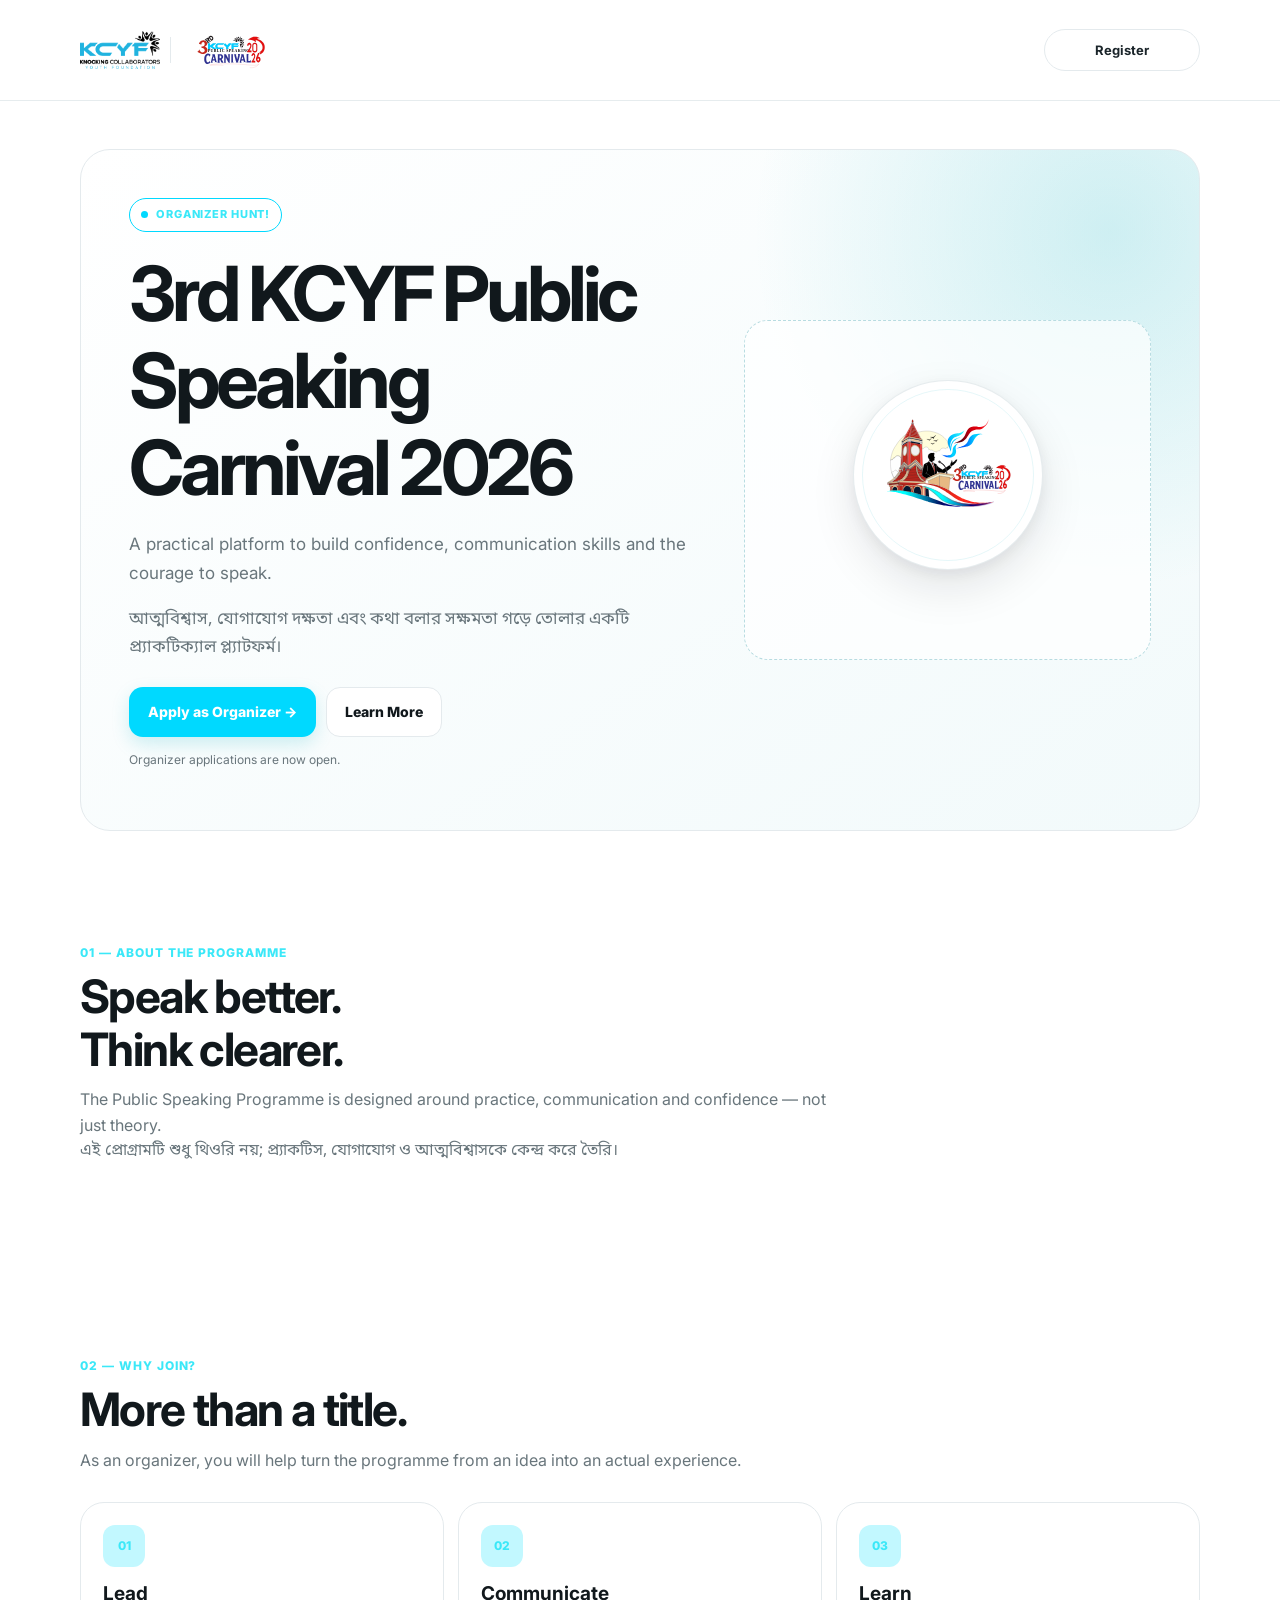
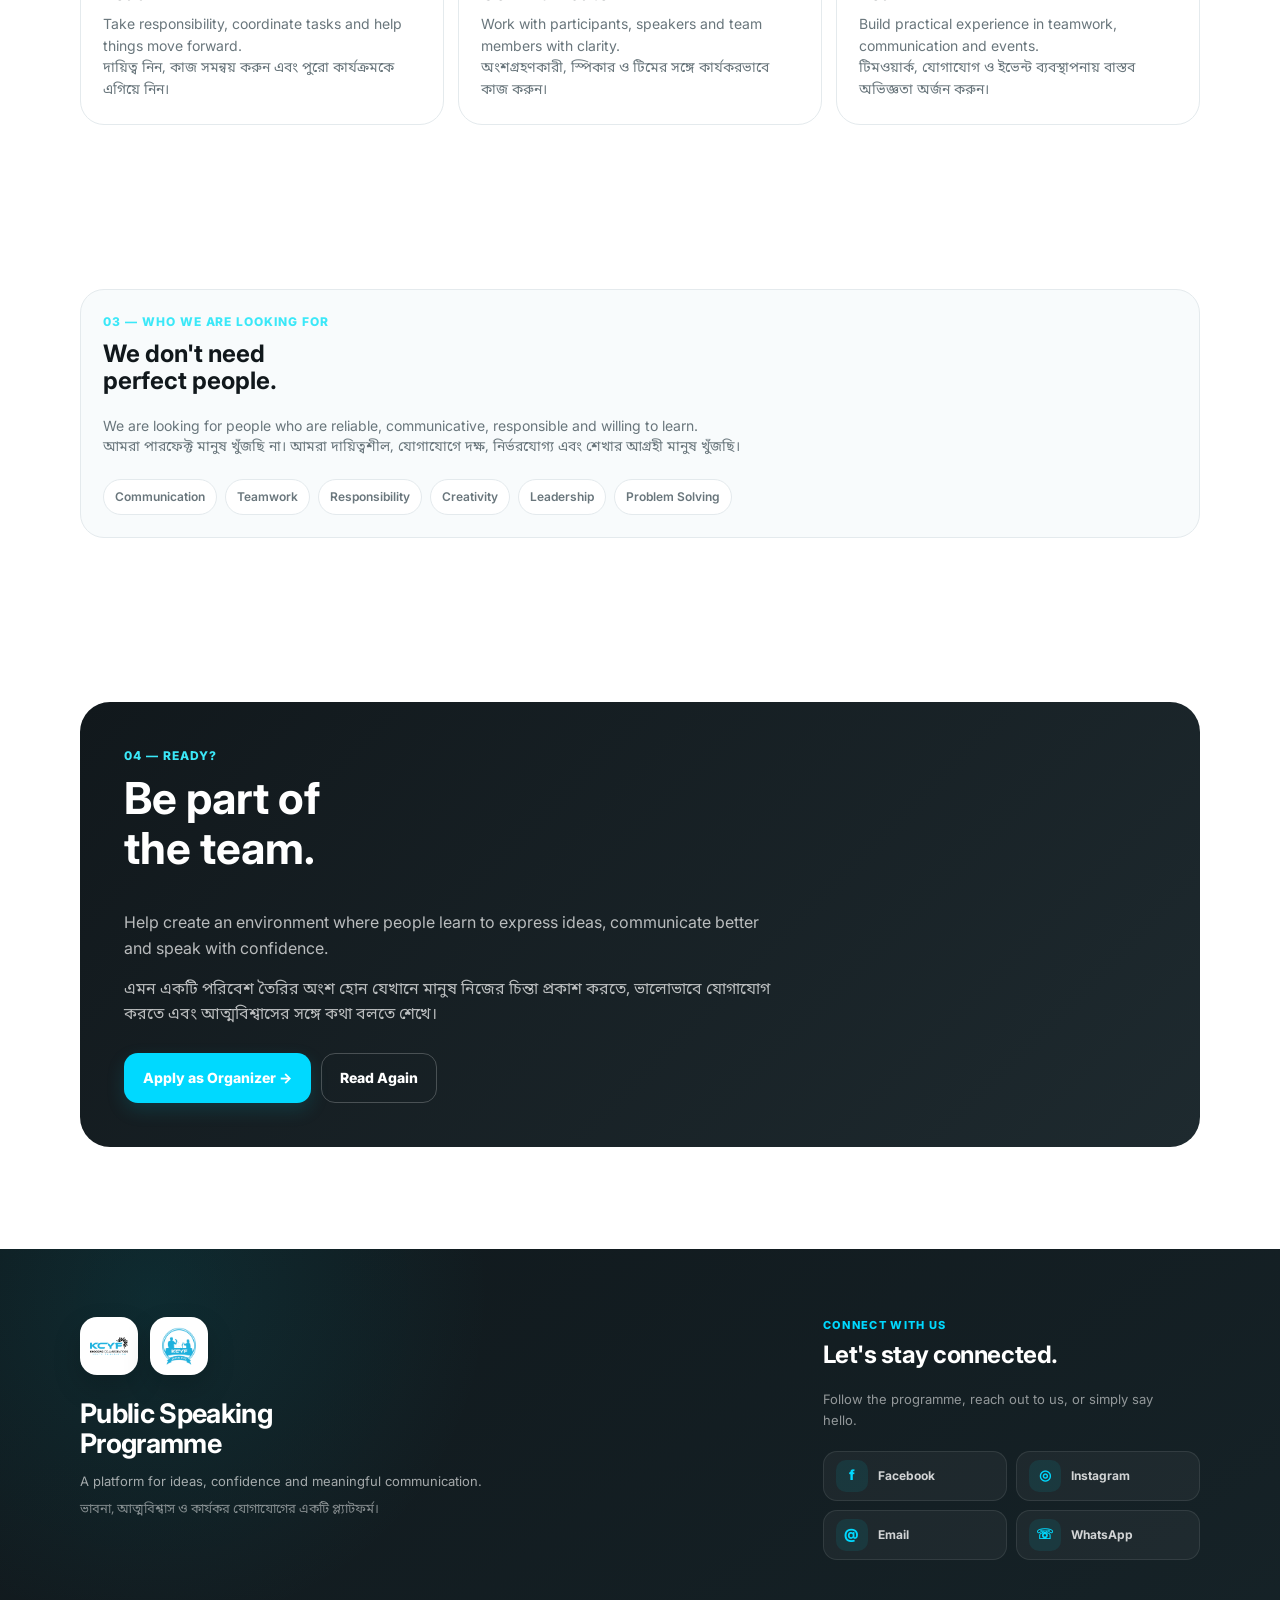
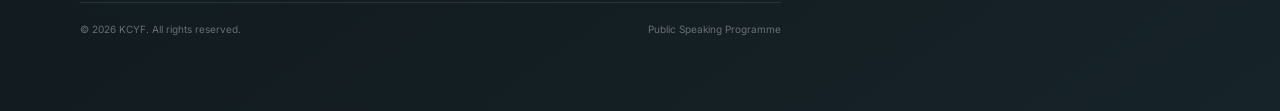
==== index.html @ 1751694c "Initial website" ====
<!DOCTYPE html>
<html lang="en">

<head>
    <meta charset="UTF-8">

    <meta
        name="viewport"
        content="width=device-width, initial-scale=1.0"
    >

    <meta
        name="description"
        content="Organizer recruitment for the Public Speaking Programme."
    >

    <title>
        Public Speaking Programme | Organizer Recruitment
    </title>

    <!-- Favicon -->
    <link
        rel="icon"
        type="image/x-icon"
        href="asset/favicon.ico"
    >

    <!-- Main stylesheet -->
    <link
        rel="stylesheet"
        href="style.css"
    >
</head>


<body>


    <!-- =====================================================
         HEADER
         ===================================================== -->

    <header class="site-header">

        <div class="container nav">


            <!-- BRAND -->
            <a
                href="index.html"
                class="brand"
                aria-label="Public Speaking Programme home"
            >

                <img
                    src="asset/kcyf-logo.png"
                    alt="KCYF"
                >

                <span class="divider"></span>

                <img
                    src="asset/carnival-logo-text.svg"
                    alt="Programme"
                    class="event-logo"
                >

            </a>


            <!-- NAVIGATION -->
            <a
                href="register.html"
                class="nav-link"
            >
                Register
            </a>


        </div>

    </header>



    <!-- =====================================================
         MAIN
         ===================================================== -->

    <main>


        <!-- =================================================
             HERO
             ================================================= -->

        <section class="hero">

            <div class="container">


                <div class="hero-card">


                    <div class="hero-grid">


                        <!-- HERO TEXT -->

                        <div class="hero-content">


                            <span class="eyebrow">

                                <span class="eyebrow-dot"></span>

                                Organizer Hunt!

                            </span>


                            <h1>

                                3rd KCYF Public Speaking
                                <br>
                                Carnival 2026

                            </h1>


                            <p class="hero-subtitle">

                                A practical platform to build
                                confidence, communication skills
                                and the courage to speak.

                            </p>


                            <p class="hero-subtitle bn">

                                আত্মবিশ্বাস, যোগাযোগ দক্ষতা এবং
                                কথা বলার সক্ষমতা গড়ে তোলার একটি
                                প্র্যাকটিক্যাল প্ল্যাটফর্ম।

                            </p>


                            <!-- BUTTONS -->

                            <div class="hero-actions">


                                <a
                                    href="register.html"
                                    class="btn btn-primary"
                                >
                                    Apply as Organizer
                                    →
                                </a>


                                <a
                                    href="#about"
                                    class="btn btn-secondary"
                                >
                                    Learn More
                                </a>


                            </div>


                            <p class="hero-note">

                                Organizer applications are now open.

                            </p>


                        </div>



                        <!-- HERO VISUAL -->

                        <div class="hero-visual">

    <div class="hero-visual-inner">

        <div class="hero-logo-circle">

            <img
                src="asset/carnival-logo-full.svg"
                alt="Public Speaking Programme"
            >

        </div>

    </div>

</div>


                    </div>


                </div>

            </div>

        </section>



        <!-- =================================================
             ABOUT
             ================================================= -->

        <section
            class="section"
            id="about"
        >

            <div class="container">


                <div class="section-head">


                    <div class="section-kicker">

                        01 — ABOUT THE PROGRAMME

                    </div>


                    <h2>

                        Speak better.
                        <br>
                        Think clearer.

                    </h2>


                    <p>

                        The Public Speaking Programme is
                        designed around practice, communication
                        and confidence — not just theory.

                    </p>


                    <p class="bn">

                        এই প্রোগ্রামটি শুধু থিওরি নয়;
                        প্র্যাকটিস, যোগাযোগ ও আত্মবিশ্বাসকে
                        কেন্দ্র করে তৈরি।

                    </p>


                </div>


            </div>

        </section>



        <!-- =================================================
             WHY ORGANIZE
             ================================================= -->

        <section class="section">


            <div class="container">


                <div class="section-head">


                    <div class="section-kicker">

                        02 — WHY JOIN?

                    </div>


                    <h2>

                        More than a title.

                    </h2>


                    <p>

                        As an organizer, you will help turn
                        the programme from an idea into an
                        actual experience.

                    </p>


                </div>



                <div class="grid-3">


                    <!-- CARD 01 -->

                    <article class="card">


                        <div class="card-icon">

                            01

                        </div>


                        <h3>

                            Lead

                        </h3>


                        <p>

                            Take responsibility, coordinate
                            tasks and help things move forward.

                        </p>


                        <p class="bn">

                            দায়িত্ব নিন, কাজ সমন্বয় করুন
                            এবং পুরো কার্যক্রমকে এগিয়ে নিন।

                        </p>


                    </article>



                    <!-- CARD 02 -->

                    <article class="card">


                        <div class="card-icon">

                            02

                        </div>


                        <h3>

                            Communicate

                        </h3>


                        <p>

                            Work with participants, speakers
                            and team members with clarity.

                        </p>


                        <p class="bn">

                            অংশগ্রহণকারী, স্পিকার ও টিমের
                            সঙ্গে কার্যকরভাবে কাজ করুন।

                        </p>


                    </article>



                    <!-- CARD 03 -->

                    <article class="card">


                        <div class="card-icon">

                            03

                        </div>


                        <h3>

                            Learn

                        </h3>


                        <p>

                            Build practical experience in
                            teamwork, communication and events.

                        </p>


                        <p class="bn">

                            টিমওয়ার্ক, যোগাযোগ ও ইভেন্ট
                            ব্যবস্থাপনায় বাস্তব অভিজ্ঞতা অর্জন করুন।

                        </p>


                    </article>


                </div>


            </div>

        </section>



        <!-- =================================================
             WHO WE ARE LOOKING FOR
             ================================================= -->

        <section class="section">


            <div class="container">


                <div class="card card-soft">


                    <div class="section-kicker">

                        03 — WHO WE ARE LOOKING FOR

                    </div>


                    <h2>

                        We don't need
                        <br>
                        perfect people.

                    </h2>


                    <p>

                        We are looking for people who are
                        reliable, communicative, responsible
                        and willing to learn.

                    </p>


                    <p class="bn">

                        আমরা পারফেক্ট মানুষ খুঁজছি না।
                        আমরা দায়িত্বশীল, যোগাযোগে দক্ষ,
                        নির্ভরযোগ্য এবং শেখার আগ্রহী মানুষ খুঁজছি।

                    </p>



                    <div class="pill-row">


                        <span class="pill">
                            Communication
                        </span>


                        <span class="pill">
                            Teamwork
                        </span>


                        <span class="pill">
                            Responsibility
                        </span>


                        <span class="pill">
                            Creativity
                        </span>


                        <span class="pill">
                            Leadership
                        </span>


                        <span class="pill">
                            Problem Solving
                        </span>


                    </div>


                </div>


            </div>

        </section>



        <!-- =================================================
             FINAL CTA
             ================================================= -->

        <section class="section">


            <div class="container">


                <div class="cta-card">


                    <div class="section-kicker">

                        04 — READY?

                    </div>


                    <h2>

                        Be part of
                        <br>
                        the team.

                    </h2>


                    <p>

                        Help create an environment where
                        people learn to express ideas,
                        communicate better and speak with confidence.

                    </p>


                    <p class="bn">

                        এমন একটি পরিবেশ তৈরির অংশ হোন যেখানে
                        মানুষ নিজের চিন্তা প্রকাশ করতে,
                        ভালোভাবে যোগাযোগ করতে এবং আত্মবিশ্বাসের
                        সঙ্গে কথা বলতে শেখে।

                    </p>


                    <div class="hero-actions">


                        <a
                            href="register.html"
                            class="btn btn-primary"
                        >

                            Apply as Organizer
                            →

                        </a>


                        <a
                            href="#about"
                            class="btn btn-secondary"
                        >

                            Read Again

                        </a>


                    </div>


                </div>


            </div>

        </section>


    </main>



    <!-- =====================================================
         FOOTER
         ===================================================== -->

<footer class="premium-footer">

    <div class="container">

        <div class="footer-main">


            <!-- BRAND AREA -->

            <div class="footer-brand">

                <div class="footer-logos">

                    <div class="footer-logo-card">

                        <img
                            src="asset/kcyf-logo.png"
                            alt="KCYF"
                        >

                    </div>


                    <div class="footer-logo-card debate-logo-card">

                        <img
                            src="asset/kcyf-logo-debate-wing.png"
                            alt="KCYF Debate Wing"
                        >

                    </div>

                </div>


                <h3>

                    Public Speaking
                    <br>
                    Programme

                </h3>


                <p>

                    A platform for ideas,
                    confidence and meaningful communication.

                </p>


                <p class="bn">

                    ভাবনা, আত্মবিশ্বাস ও
                    কার্যকর যোগাযোগের একটি প্ল্যাটফর্ম।

                </p>

            </div>



            <!-- CONTACT / SOCIAL AREA -->

<div class="footer-contact">

    <div class="footer-label">
        CONNECT WITH US
    </div>

    <h4>
        Let's stay connected.
    </h4>

    <p class="footer-contact-text">
        Follow the programme, reach out to us,
        or simply say hello.
    </p>


    <div class="social-buttons">


        <!-- FACEBOOK -->

        <a
            href="https://facebook.com/YOUR-PAGE"
            target="_blank"
            rel="noopener noreferrer"
            class="social-button"
            aria-label="Facebook"
        >

            <span class="social-icon">
                f
            </span>

            <span>
                Facebook
            </span>

        </a>



        <!-- INSTAGRAM -->

        <a
            href="https://instagram.com/YOUR-PAGE"
            target="_blank"
            rel="noopener noreferrer"
            class="social-button"
            aria-label="Instagram"
        >

            <span class="social-icon">
                ◎
            </span>

            <span>
                Instagram
            </span>

        </a>



        <!-- EMAIL -->

        <a
    href="https://mail.google.com/mail/?view=cm&fs=1&to=imramsamin24@gmail.com&su=Public%20Speaking%20Programme%20Enquiry"
    target="_blank"
    rel="noopener noreferrer"
    class="social-button"
>

            <span class="social-icon">
                @
            </span>

            <span>
                Email
            </span>

        </a>



        <!-- WHATSAPP -->

        <a
            href="https://wa.me/8801621159749"
            target="_blank"
            rel="noopener noreferrer"
            class="social-button"
            aria-label="WhatsApp"
        >

            <span class="social-icon">
                ☏
            </span>

            <span>
                WhatsApp
            </span>

        </a>


    </div>

</div>



        <!-- BOTTOM -->

        <div class="footer-bottom">

            <span>

                © 2026 KCYF. All rights reserved.

            </span>


            <span>

                Public Speaking Programme

            </span>

        </div>


    </div>

</footer>


</body>

</html>
---- style.css ----
/* =========================================================
   PUBLIC SPEAKING PROGRAMME
   Main stylesheet
   ========================================================= */

/* ---------- 1. FONTS ---------- */

@import url('https://fonts.googleapis.com/css2?family=Inter:wght@400;500;600;700;800&family=Noto+Sans+Bengali:wght@400;500;600;700&display=swap');


/* ---------- 2. DESIGN TOKENS ---------- */

:root {
    --primary: #00d9ff;
    --primary-dark: #3be8f8;
    --primary-light: #c2f8ff;

    --black: #11181c;
    --text: #1b252a;
    --muted: #69767c;

    --white: #ffffff;
    --off-white: #f8fbfc;

    --border: #e4eaed;
    --border-dark: #d2dadd;

    --success: #16805f;
    --danger: #b42318;

    --shadow-sm: 0 6px 20px rgba(17, 24, 28, 0.05);
    --shadow-md: 0 14px 40px rgba(17, 24, 28, 0.08);

    --radius-sm: 10px;
    --radius-md: 16px;
    --radius-lg: 24px;
    --radius-xl: 30px;

    --max-width: 1120px;

    --transition: 180ms ease;
}


/* ---------- 3. RESET ---------- */

*,
*::before,
*::after {
    box-sizing: border-box;
}

html {
    scroll-behavior: smooth;
}

body {
    margin: 0;
    padding: 0;

    background: var(--white);
    color: var(--text);

    font-family: "Inter", "Noto Sans Bengali", sans-serif;
    font-size: 16px;
    line-height: 1.6;

    -webkit-font-smoothing: antialiased;
    text-rendering: optimizeLegibility;
}

img {
    display: block;
    max-width: 100%;
}

a {
    color: inherit;
    text-decoration: none;
}

button,
input,
textarea,
select {
    font: inherit;
}

button {
    cursor: pointer;
}

h1,
h2,
h3,
h4,
p {
    margin-top: 0;
}

h1,
h2,
h3,
h4 {
    color: var(--black);
    line-height: 1.15;
}

::selection {
    background: var(--primary-light);
    color: var(--black);
}


/* ---------- 4. GENERAL LAYOUT ---------- */

.container {
    width: min(
        var(--max-width),
        calc(100% - 32px)
    );

    margin-inline: auto;
}

.section {
    padding: 64px 0;
}

.section-small {
    padding: 40px 0;
}


/* ---------- 5. BENGALI ---------- */

.bn {
    font-family:
        "Noto Sans Bengali",
        "Inter",
        sans-serif;
}


/* ---------- 6. HEADER ---------- */

.site-header {
    position: sticky;
    top: 0;
    z-index: 100;

    background: rgba(255, 255, 255, 0.94);

    backdrop-filter: blur(14px);
    -webkit-backdrop-filter: blur(14px);

    border-bottom: 1px solid rgba(228, 234, 237, 0.9);
}

.nav {
    min-height: 72px;

    display: flex;
    align-items: center;
    justify-content: space-between;

    gap: 16px;
}

.brand {
    display: flex;
    align-items: center;
    gap: 10px;

    min-width: 0;
}

.brand img {
    width: auto;
    height: 38px;
}

.brand .divider {
    width: 1px;
    height: 26px;

    background: var(--border);
}

.brand .event-logo {
    height: 100px;
    width: auto;
    max-width: 600px;
}

.nav-link {
    display: inline-flex;
    align-items: center;
    justify-content: center;

    padding: 10px 50px;

    border: 1px solid var(--border);
    border-radius: 50px;

    background: var(--white);

    font-size: 13px;
    font-weight: 700;

    white-space: nowrap;

    transition:
        background var(--transition),
        border-color var(--transition),
        transform var(--transition);
}

.nav-link:hover {
    color: var(--off-white);
    background: var(--black);
    border-color: var(--border-dark);
    transform: translateY(-1px);
}


/* ---------- 7. BUTTONS ---------- */

.btn {
    min-height: 50px;

    display: inline-flex;
    align-items: center;
    justify-content: center;
    gap: 8px;

    padding: 0 18px;

    border: 1px solid transparent;
    border-radius: 14px;

    font-size: 14px;
    font-weight: 800;

    transition:
        background var(--transition),
        border-color var(--transition),
        color var(--transition),
        transform var(--transition),
        box-shadow var(--transition);
}

.btn-primary {
    background: var(--primary);
    color: var(--white);

    box-shadow:
        0 7px 18px rgba(0, 174, 190, 0.18);
}

.btn-primary:hover {
    background: var(--black);
    transform: translateY(-1px);

    box-shadow:
        0 10px 24px rgba(10, 10, 10, 0.24);
}

.btn-secondary {
    background: var(--white);
    color: var(--black);

    border-color: var(--border);
}

.btn-secondary:hover {
    border-color: var(--border-dark);
    background: var(--off-white);
}


/* ---------- 8. HERO ---------- */

.hero {
    padding: 28px 0 24px;
}

.hero-card {
    position: relative;
    overflow: hidden;

    border: 1px solid var(--border);
    border-radius: var(--radius-xl);

    background:
        radial-gradient(
            circle at 92% 12%,
            rgba(0, 174, 190, 0.17),
            transparent 30%
        ),
        linear-gradient(
            145deg,
            #ffffff 0%,
            #f2fafb 100%
        );

    padding: 32px 22px;
}

.hero-grid {
    display: grid;
    gap: 30px;
}

.hero-content {
    position: relative;
    z-index: 2;
}

.eyebrow {
    display: inline-flex;
    align-items: center;
    gap: 8px;

    padding: 7px 11px;
    border: 1px solid;
    border-radius: 999px;
    border-color: var(--primary);
    background: rgb(255, 255, 255);

    color: var(--primary-dark); 

    font-size: 11px;
    font-weight: 800;
    letter-spacing: 0.08em;
    text-transform: uppercase;
}

.eyebrow-dot {
    width: 7px;
    height: 7px;

    border-radius: 50%;

    background: var(--primary);
}

.hero h1 {
    max-width: 780px;

    margin: 18px 0 0;

    font-size: clamp(
        42px,
        11vw,
        76px
    );

    letter-spacing: -0.055em;
}

.hero-subtitle {
    max-width: 700px;

    margin: 18px 0 0;

    color: var(--muted);

    font-size: 17px;
    line-height: 1.7;
}

.hero-actions {
    display: flex;
    flex-wrap: wrap;
    gap: 10px;

    margin-top: 24px;
}

.hero-note {
    margin-top: 13px;

    color: var(--muted);

    font-size: 12px;
}

.hero-visual {
    min-height: 240px;

    display: flex;
    align-items: center;
    justify-content: center;

    border: 1px dashed #b8dce1;
    border-radius: var(--radius-lg);

    background: rgba(255, 255, 255, 0.7);
}

.hero-visual-inner {
    width: 100%;
    padding: 24px;

    text-align: center;
}

.hero-logo-circle {
    width: 190px;
    height: 190px;

    margin: 0 auto 22px;

    display: flex;
    align-items: center;
    justify-content: center;

    border-radius: 50%;

    background: #ffffff;

    border: 1px solid rgba(228, 234, 237, 0.9);

    box-shadow:
        0 18px 45px rgba(17, 24, 28, 0.10),
        0 5px 14px rgba(17, 24, 28, 0.06);

    position: relative;

    transform: translateY(-4px);

    transition:
        transform 220ms ease,
        box-shadow 220ms ease;
}

.hero-logo-circle::before {
    content: "";

    position: absolute;
    inset: 8px;

    border-radius: 50%;

    border: 1px solid rgba(0, 174, 190, 0.10);

    pointer-events: none;
}

.hero-logo-circle:hover {
    transform: translateY(-8px);

    box-shadow:
        0 24px 55px rgba(17, 24, 28, 0.13),
        0 7px 18px rgba(17, 24, 28, 0.07);
}

.hero-logo-circle img {
    width: 72%;
    height: 72%;

    object-fit: contain;

    margin: 0;
}

.hero-visual img {
    max-width: 210px;
    max-height: 130px;

    margin: 0 auto 14px;
}

.hero-visual-text {
    margin: 0;

    color: var(--muted);

    font-size: 12px;
}


/* ---------- 9. SECTION HEAD ---------- */

.section-head {
    max-width: 760px;

    margin-bottom: 28px;
}

.section-kicker {
    margin-bottom: 8px;

    color: var(--primary-dark);

    font-size: 12px;
    font-weight: 800;
    letter-spacing: 0.08em;
}

.section-head h2 {
    margin-bottom: 12px;

    font-size: clamp(
        30px,
        7vw,
        46px
    );

    letter-spacing: -0.035em;
}

.section-head p {
    margin-bottom: 0;

    color: var(--muted);
}


/* ---------- 10. CARDS ---------- */

.grid-3 {
    display: grid;
    gap: 14px;
}

.card {
    padding: 22px;

    border: 1px solid var(--border);
    border-radius: var(--radius-lg);

    background: var(--white);
}

.card-soft {
    background: var(--off-white);
}

.card-icon {
    width: 42px;
    height: 42px;

    display: grid;
    place-items: center;

    margin-bottom: 16px;

    border-radius: 12px;

    background: var(--primary-light);

    color: var(--primary-dark);

    font-size: 12px;
    font-weight: 800;
}

.card h3 {
    margin-bottom: 8px;

    font-size: 19px;
}

.card p {
    margin-bottom: 0;

    color: var(--muted);

    font-size: 14px;
}

.pill-row {
    display: flex;
    flex-wrap: wrap;
    gap: 8px;

    margin-top: 20px;
}

.pill {
    padding: 7px 11px;

    border: 1px solid var(--border);
    border-radius: 999px;

    color: var(--muted);

    background: var(--white);

    font-size: 12px;
    font-weight: 600;
}


/* ---------- 11. CTA ---------- */

.cta-card {
    padding: 28px 22px;

    border-radius: var(--radius-xl);

    background:
        linear-gradient(
            135deg,
            var(--black),
            #1e2a2f
        );

    color: var(--white);
}

.cta-card h2 {
    color: var(--white);

    font-size: clamp(
        30px,
        7vw,
        44px
    );
}

.cta-card p {
    max-width: 650px;

    color: rgba(255, 255, 255, 0.7);
}

.cta-card .btn-secondary {
    background: transparent;
    color: var(--white);
    border-color: rgba(255, 255, 255, 0.22);
}

.cta-card .btn-secondary:hover {
    background: rgba(255, 255, 255, 0.06);
}


/* ---------- 12. FORM PAGE ---------- */

.form-wrap {
    padding: 32px 0 64px;
}

.form-card {
    padding: 24px;

    border: 1px solid var(--border);
    border-radius: var(--radius-xl);

    background: var(--white);

    box-shadow: var(--shadow-md);
}

.form-intro {
    margin-bottom: 28px;
}

.form-intro h1 {
    margin-bottom: 10px;

    font-size: clamp(
        36px,
        9vw,
        58px
    );

    letter-spacing: -0.045em;
}

.form-intro p {
    margin-bottom: 7px;

    color: var(--muted);

    font-size: 14px;
}

.form-grid {
    display: grid;
    gap: 18px;
}

.field {
    display: flex;
    flex-direction: column;
    gap: 7px;
}

.field label {
    color: var(--black);

    font-size: 13px;
    font-weight: 800;
}

.required {
    color: var(--primary-dark);
}

.help {
    color: var(--muted);

    font-size: 11px;
}

.error {
    display: none;

    color: var(--danger);

    font-size: 11px;
}

.field.invalid .error {
    display: block;
}


/* ---------- 13. FORM INPUTS ---------- */

input,
select,
textarea {
    width: 100%;

    padding: 13px 14px;

    border: 1px solid var(--border-dark);
    border-radius: 13px;

    outline: none;

    background: var(--white);
    color: var(--text);

    font-size: 14px;

    transition:
        border-color var(--transition),
        box-shadow var(--transition);
}

input::placeholder,
textarea::placeholder {
    color: #a1adb2;
}

input:focus,
select:focus,
textarea:focus {
    border-color: var(--primary);

    box-shadow:
        0 0 0 4px rgba(0, 174, 190, 0.1);
}

textarea {
    min-height: 130px;

    resize: vertical;
}


/* ---------- 14. PHOTO UPLOAD ---------- */

.file-box {
    padding: 15px;

    border: 1px dashed #b9d8dd;
    border-radius: var(--radius-md);

    background: var(--off-white);
}

.file-box input[type="file"] {
    background: var(--white);
}

.photo-preview {
    display: none;

    align-items: center;
    gap: 12px;

    margin-top: 12px;
}

.photo-preview.visible {
    display: flex;
}

.photo-preview img {
    width: 64px;
    height: 64px;

    object-fit: cover;

    border: 1px solid var(--border);
    border-radius: 12px;
}


/* ---------- 15. CHECKBOX ---------- */

.checkbox-row {
    display: flex;
    align-items: flex-start;
    gap: 10px;

    margin-top: 20px;
}

.checkbox-row input[type="checkbox"] {
    width: 18px;
    height: 18px;

    flex: 0 0 auto;

    margin-top: 2px;
    padding: 0;
}

.checkbox-row label {
    color: var(--muted);

    font-size: 12px;
}


/* ---------- 16. FORM ACTIONS ---------- */

.form-actions {
    display: flex;
    flex-wrap: wrap;
    gap: 10px;

    margin-top: 24px;
}

.status {
    display: none;

    margin-top: 16px;
    padding: 12px 14px;

    border-radius: 12px;

    font-size: 12px;
}

.status.show {
    display: block;
}

.status.error {
    background: #fef3f2;
    color: var(--danger);
}

.status.success {
    background: #ecfdf3;
    color: var(--success);
}


/* ---------- 17. THANK YOU PAGE ---------- */

.thankyou {
    min-height: calc(100vh - 72px);

    display: grid;
    place-items: center;

    padding: 32px 0;
}

.thank-card {
    width: 100%;
    max-width: 650px;

    padding: 32px 22px;

    text-align: center;

    border: 1px solid var(--border);
    border-radius: var(--radius-xl);

    background: var(--white);

    box-shadow: var(--shadow-md);
}

.success-icon {
    width: 66px;
    height: 66px;

    display: grid;
    place-items: center;

    margin: 0 auto 18px;

    border-radius: 50%;

    background: var(--primary-light);

    color: var(--primary-dark);

    font-size: 28px;
    font-weight: 800;
}

.thank-card h1 {
    margin-bottom: 12px;

    font-size: clamp(
        38px,
        9vw,
        58px
    );

    letter-spacing: -0.045em;
}

.thank-card p {
    max-width: 520px;

    margin: 0 auto 8px;

    color: var(--muted);

    font-size: 14px;
}

.thank-actions {
    display: flex;
    justify-content: center;
    flex-wrap: wrap;
    gap: 10px;

    margin-top: 24px;
}


/* ---------- 18. FOOTER ---------- */

.site-footer {
    padding: 28px 0;

    border-top: 1px solid var(--border);

    color: var(--muted);

    font-size: 11px;
}

.footer-row {
    display: flex;
    flex-wrap: wrap;
    justify-content: space-between;
    gap: 10px;
}


/* ---------- 19. DESKTOP ---------- */

@media (min-width: 720px) {

    .container {
        width: min(
            var(--max-width),
            calc(100% - 48px)
        );
    }

    .hero {
        padding: 48px 0 30px;
    }

    .hero-card {
        padding: 48px;
    }

    .hero-grid {
        grid-template-columns:
            minmax(0, 1.18fr)
            minmax(320px, 0.82fr);

        align-items: center;
    }

    .hero-visual {
        min-height: 340px;
    }

    .grid-3 {
        grid-template-columns: repeat(3, 1fr);
    }

    .form-card {
        padding: 36px;
    }

    .form-grid.two {
        grid-template-columns: repeat(2, 1fr);
    }

    .cta-card {
        padding: 44px;
    }

    .thank-card {
        padding: 46px 36px;
    }
}


/* ---------- 20. LARGE DESKTOP ---------- */

@media (min-width: 1000px) {

    .hero h1 {
        max-width: 820px;
    }

    .section {
        padding: 82px 0;
    }

}


/* ---------- 21. SMALL MOBILE ---------- */

@media (max-width: 420px) {

    .hero-logo-circle {
    width: 155px;
    height: 155px;
}

    .container {
        width: min(
            var(--max-width),
            calc(100% - 24px)
        );
    }

    .nav {
        min-height: 64px;
    }

    .brand img {
        height: 34px;
    }

   .brand .event-logo {
    height: 80px;
    max-width: 400px;
}

    .nav-link {
        padding: 7px 11px;
        font-size: 11px;
    }

    .hero-card {
        padding: 28px 18px;
        border-radius: 22px;
    }

    .hero-actions .btn,
    .form-actions .btn {
        width: 100%;
    }

    .form-card {
        padding: 20px 16px;
        border-radius: 22px;
    }
}


/* =========================================================
   PREMIUM FOOTER
   ========================================================= */

.premium-footer {
    margin-top: 20px;

    background:
        radial-gradient(
            circle at 12% 10%,
            rgba(0, 174, 190, 0.12),
            transparent 28%
        ),
        linear-gradient(
            145deg,
            #10181c 0%,
            #162328 100%
        );

    color: rgba(255, 255, 255, 0.72);
}


.footer-main {
    display: grid;
    gap: 42px;

    padding: 54px 0 42px;
}


/* ---------- BRAND ---------- */

.footer-brand {
    max-width: 500px;
}


.footer-logos {
    display: flex;
    align-items: center;
    gap: 12px;

    margin-bottom: 24px;
}


.footer-logo-card {
    width: 58px;
    height: 58px;

    display: flex;
    align-items: center;
    justify-content: center;

    padding: 9px;

    border-radius: 17px;

    background: #ffffff;

    border: 1px solid rgba(255, 255, 255, 0.12);

    box-shadow:
        0 12px 28px rgba(0, 0, 0, 0.18);
}


.footer-logo-card img {
    width: 100%;
    height: 100%;

    object-fit: contain;
}


.debate-logo-card {
    width: 58px;
    height: 58px;
}


.footer-brand h3 {
    margin-bottom: 12px;

    color: #ffffff;

    font-size: 27px;

    line-height: 1.12;

    letter-spacing: -0.025em;
}


.footer-brand p {
    max-width: 440px;

    margin-bottom: 8px;

    color: rgba(255, 255, 255, 0.62);

    font-size: 13px;
}


.footer-brand p.bn {
    color: rgba(255, 255, 255, 0.48);
}


/* ---------- CONTACT ---------- */

.footer-contact {
    max-width: 420px;
}


.footer-label {
    margin-bottom: 7px;

    color: var(--primary);

    font-size: 11px;

    font-weight: 800;

    letter-spacing: 0.12em;
}


.footer-contact h4 {
    margin-bottom: 20px;

    color: #ffffff;

    font-size: 24px;

    letter-spacing: -0.02em;
}


.contact-list {
    display: grid;
    gap: 13px;
}


.contact-item {
    display: flex;
    align-items: center;
    gap: 13px;

    color: rgba(255, 255, 255, 0.76);

    font-size: 13px;

    transition:
        color var(--transition),
        transform var(--transition);
}


a.contact-item:hover {
    color: #ffffff;

    transform: translateX(3px);
}


.contact-icon {
    width: 38px;
    height: 38px;

    flex: 0 0 38px;

    display: grid;
    place-items: center;

    border-radius: 11px;

    background: rgba(255, 255, 255, 0.07);

    border: 1px solid rgba(255, 255, 255, 0.08);

    color: var(--primary);

    font-size: 15px;

    font-weight: 700;
}


.contact-item span:last-child {
    display: flex;
    flex-direction: column;
    gap: 1px;
}


.contact-item small {
    color: rgba(255, 255, 255, 0.4);

    font-size: 10px;

    text-transform: uppercase;

    letter-spacing: 0.08em;
}


/* ---------- BOTTOM BAR ---------- */

.footer-bottom {
    display: flex;
    flex-wrap: wrap;
    justify-content: space-between;
    gap: 10px;

    padding: 18px 0 22px;

    border-top: 1px solid rgba(255, 255, 255, 0.09);

    color: rgba(255, 255, 255, 0.36);

    font-size: 10px;
}


/* ---------- DESKTOP ---------- */

@media (min-width: 720px) {

    .footer-main {
        grid-template-columns:
            minmax(0, 1.3fr)
            minmax(280px, 0.7fr);

        align-items: start;

        padding: 68px 0 52px;
    }

}

/* =========================================================
   PREMIUM SOCIAL / CONTACT BUTTONS
   ========================================================= */

.footer-contact-text {
    max-width: 360px;

    margin-bottom: 20px;

    color: rgba(255, 255, 255, 0.54);

    font-size: 13px;
}


.social-buttons {
    display: grid;

    grid-template-columns: repeat(2, 1fr);

    gap: 9px;

    max-width: 390px;
}


.social-button {
    min-height: 50px;

    display: flex;
    align-items: center;

    gap: 10px;

    padding: 8px 12px;

    border: 1px solid rgba(255, 255, 255, 0.09);

    border-radius: 14px;

    background:
        rgba(255, 255, 255, 0.045);

    color: rgba(255, 255, 255, 0.8);

    font-size: 12px;

    font-weight: 700;

    transition:
        background var(--transition),
        border-color var(--transition),
        color var(--transition),
        transform var(--transition);
}


.social-button:hover {

    background:
        rgba(255, 255, 255, 0.09);

    border-color:
        rgba(0, 174, 190, 0.45);

    color: #ffffff;

    transform: translateY(-2px);

}


.social-icon {

    width: 32px;
    height: 32px;

    flex: 0 0 32px;

    display: grid;
    place-items: center;

    border-radius: 10px;

    background:
        rgba(0, 174, 190, 0.12);

    color: var(--primary);

    font-size: 14px;

    font-weight: 800;
}


@media (max-width: 420px) {

    .social-buttons {
        max-width: none;
    }

}

/* ---------- EXPERIENCE CHECKBOXES ---------- */

.experience-options {
    display: grid;
    gap: 9px;
}

.experience-option {
    display: flex;
    align-items: center;
    gap: 12px;

    padding: 13px 14px;

    border: 1px solid var(--border);

    border-radius: 13px;

    background: var(--white);

    cursor: pointer;

    transition:
        border-color var(--transition),
        background var(--transition),
        box-shadow var(--transition);
}

.experience-option:hover {
    border-color: var(--primary);
    background: var(--primary-light);
}

.experience-option input {
    width: 18px;
    height: 18px;

    flex: 0 0 auto;

    margin: 0;

    accent-color: var(--primary);
}

.experience-option span {
    display: flex;
    flex-direction: column;

    color: var(--text);

    font-size: 13px;
    font-weight: 700;
}

.experience-option small {
    margin-top: 2px;

    color: var(--muted);

    font-size: 11px;
    font-weight: 400;
}

.experience-option:has(input:checked) {
    border-color: var(--primary);
    background: var(--primary-light);
    box-shadow: 0 0 0 3px rgba(0, 174, 190, 0.08);
}


.experience-option:has(input:disabled) {
    opacity: 0.45;
    cursor: not-allowed;
}

.experience-option:has(input:disabled):hover {
    border-color: var(--border);
    background: var(--white);
}

.experience-option input:disabled {
    cursor: not-allowed;
}

/* =========================================================
   PRIVACY / CONSENT
   ========================================================= */

.privacy-consent {
    align-items: flex-start;
    padding: 16px;

    border: 1px solid var(--border);
    border-radius: var(--radius-md);

    background: var(--off-white);
}

.privacy-consent > input[type="checkbox"] {
    margin-top: 4px;
}

.privacy-consent label {
    color: var(--muted);
    font-size: 12px;
    line-height: 1.7;
}

.privacy-consent a {
    color: var(--primary-dark);
    font-weight: 800;
    text-decoration: underline;
    text-decoration-thickness: 1px;
    text-underline-offset: 2px;
}

.privacy-consent a:hover {
    color: var(--primary);
}

.consent-details {
    color: var(--muted);
    font-size: 11px;
    line-height: 1.65;
}
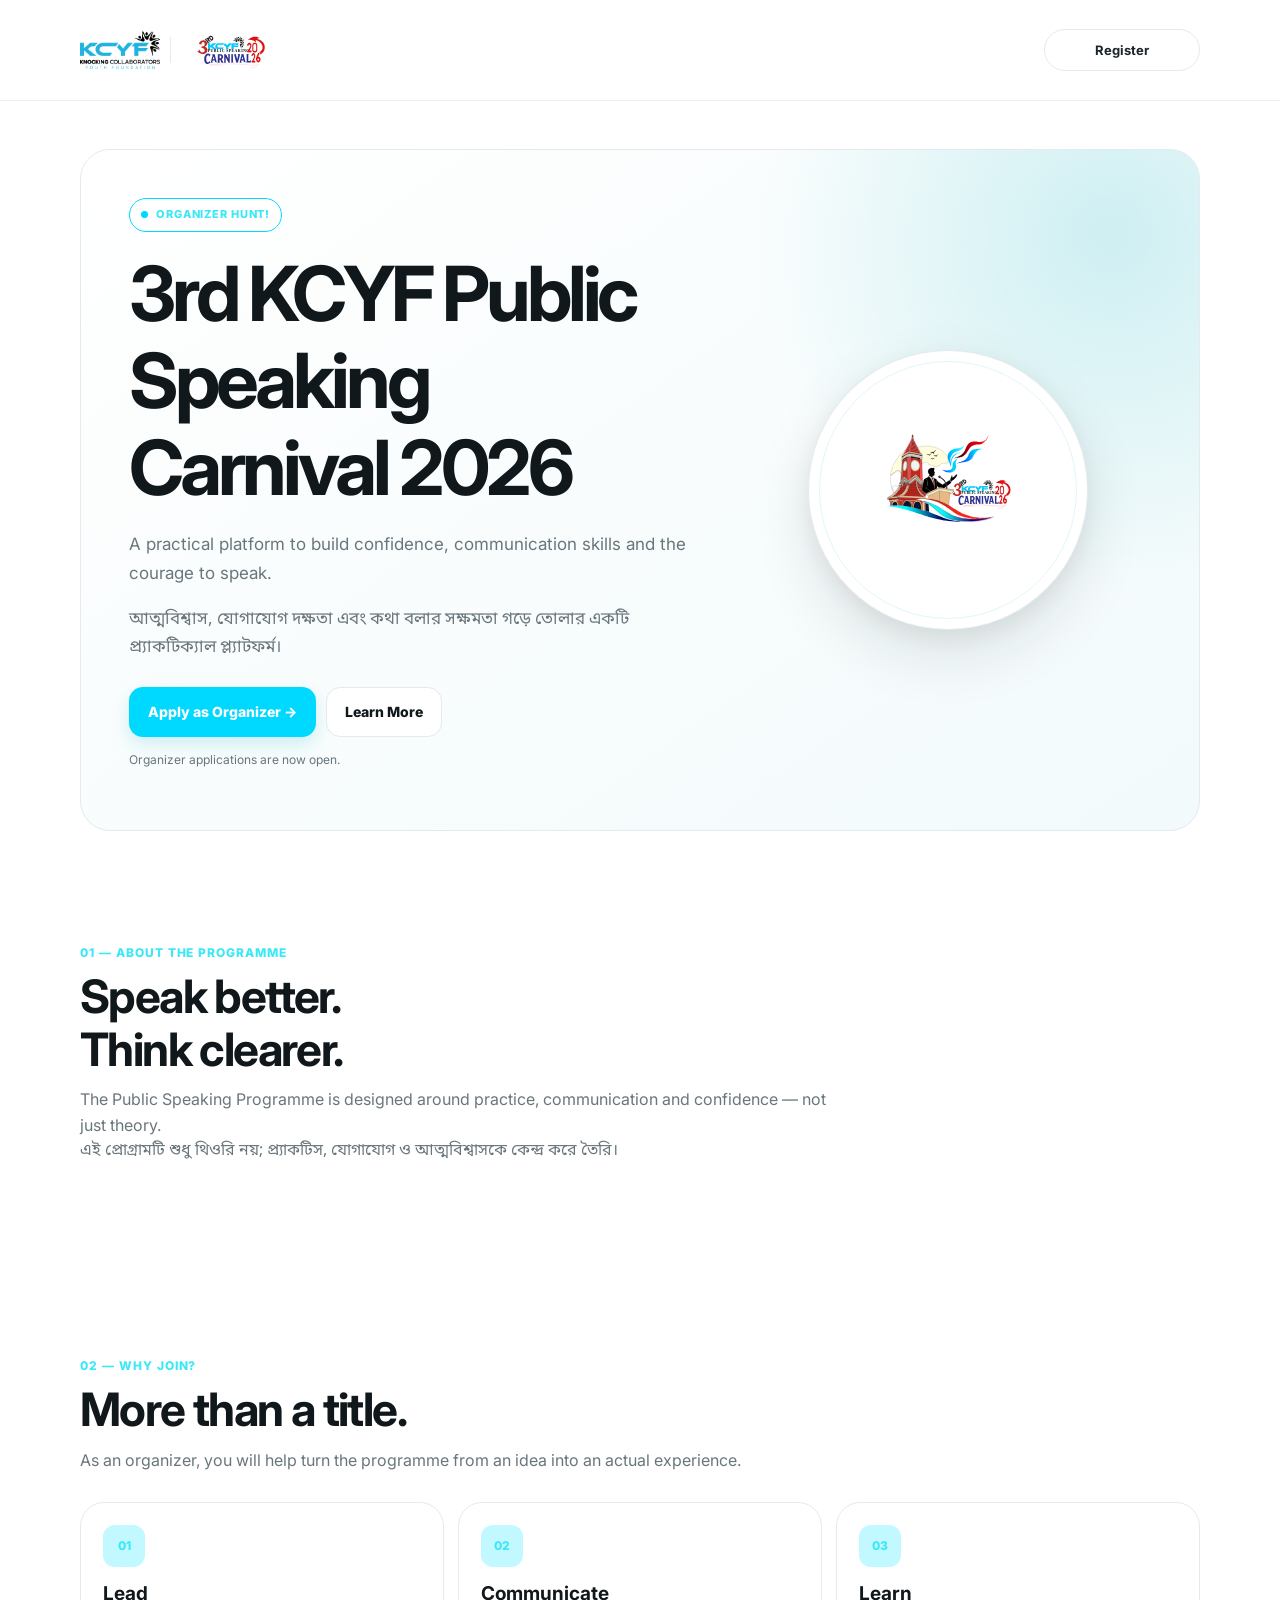
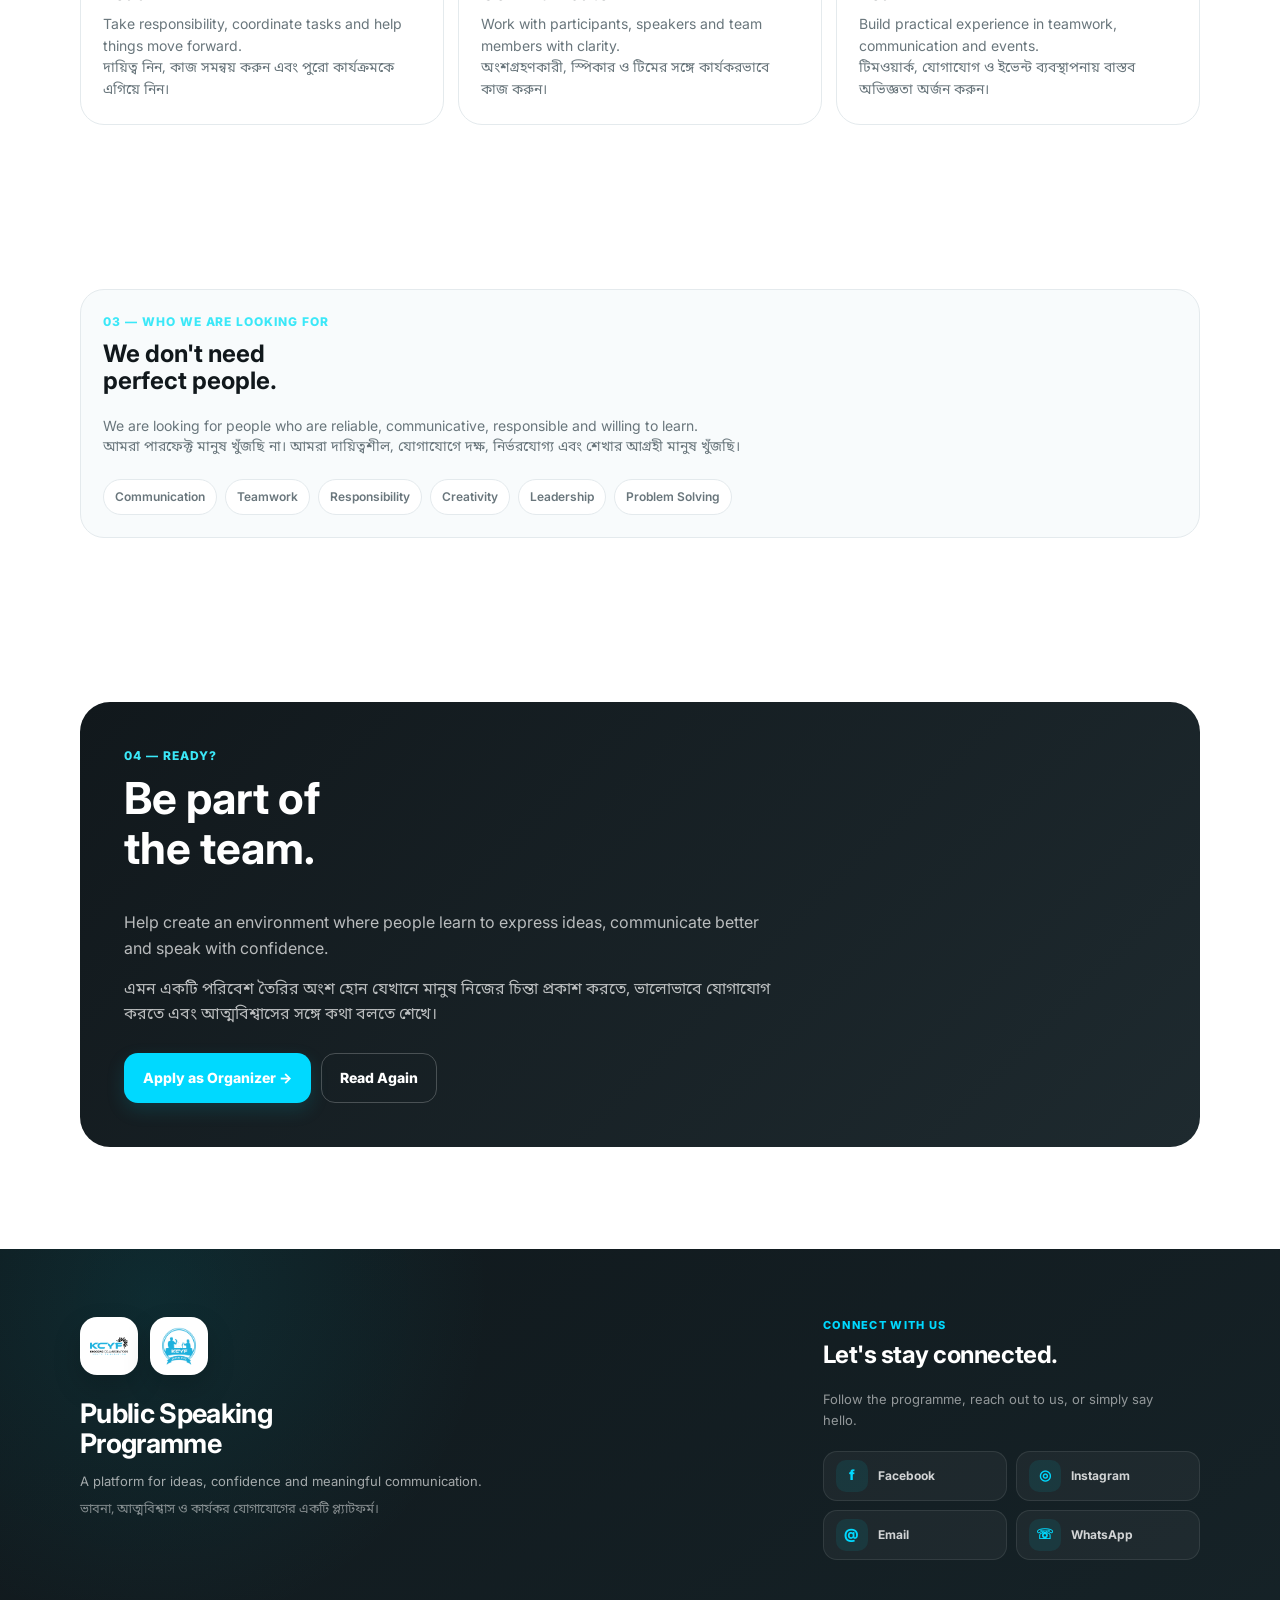
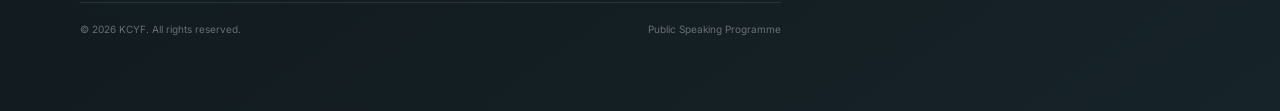
==== commit c21a0ab7: "modify" ====
--- a/index.html
+++ b/index.html
@@ -184,18 +184,14 @@
 
                         <!-- HERO VISUAL -->
 
-                        <div class="hero-visual">
-
-    <div class="hero-visual-inner">
-
-        <div class="hero-logo-circle">
-
-            <img
-                src="asset/carnival-logo-full.svg"
-                alt="Public Speaking Programme"
-            >
-
-        </div>
+   <div class="hero-visual">
+
+    <div class="hero-logo-circle">
+
+        <img
+            src="asset/carnival-logo-full.svg"
+            alt="Public Speaking Programme"
+        >
 
     </div>
 
--- a/style.css
+++ b/style.css
@@ -149,12 +149,12 @@
     top: 0;
     z-index: 100;
 
-    background: rgba(255, 255, 255, 0.94);
+    background: rgba(255, 255, 255, 0.92);
 
     backdrop-filter: blur(14px);
     -webkit-backdrop-filter: blur(14px);
 
-    border-bottom: 1px solid rgba(228, 234, 237, 0.9);
+    border-bottom: 1px solid rgba(228, 234, 237, 0.75);
 }
 
 .nav {
@@ -386,31 +386,33 @@
     font-size: 12px;
 }
 
+/* =========================================================
+   HERO FLOATING EVENT LOGO
+   ========================================================= */
+
 .hero-visual {
-    min-height: 240px;
+    min-height: 390px;
 
     display: flex;
     align-items: center;
     justify-content: center;
 
-    border: 1px dashed #b8dce1;
-    border-radius: var(--radius-lg);
-
-    background: rgba(255, 255, 255, 0.7);
-}
+    background: transparent;
+    border: none;
+}
+
 
 .hero-visual-inner {
-    width: 100%;
-    padding: 24px;
-
-    text-align: center;
-}
+    padding: 0;
+}
+
+
+/* ---------- MAIN CIRCLE ---------- */
 
 .hero-logo-circle {
-    width: 190px;
-    height: 190px;
-
-    margin: 0 auto 22px;
+
+    width: 280px;
+    height: 280px;
 
     display: flex;
     align-items: center;
@@ -423,46 +425,85 @@
     border: 1px solid rgba(228, 234, 237, 0.9);
 
     box-shadow:
-        0 18px 45px rgba(17, 24, 28, 0.10),
-        0 5px 14px rgba(17, 24, 28, 0.06);
+        0 24px 60px rgba(17, 24, 28, 0.11),
+        0 8px 20px rgba(17, 24, 28, 0.06);
 
     position: relative;
 
-    transform: translateY(-4px);
-
-    transition:
-        transform 220ms ease,
-        box-shadow 220ms ease;
-}
+    /* NO FLOATING ANIMATION */
+    transform: none;
+}
+
+
+/* ---------- SUBTLE INNER RING ---------- */
 
 .hero-logo-circle::before {
+
     content: "";
 
     position: absolute;
-    inset: 8px;
+
+    inset: 10px;
 
     border-radius: 50%;
 
-    border: 1px solid rgba(0, 174, 190, 0.10);
+    border: 1px solid rgba(0, 174, 190, 0.12);
 
     pointer-events: none;
 }
 
-.hero-logo-circle:hover {
-    transform: translateY(-8px);
-
-    box-shadow:
-        0 24px 55px rgba(17, 24, 28, 0.13),
-        0 7px 18px rgba(17, 24, 28, 0.07);
-}
+
+/* ---------- LOGO ---------- */
 
 .hero-logo-circle img {
-    width: 72%;
-    height: 72%;
+
+    width: 74%;
+    height: 74%;
 
     object-fit: contain;
 
     margin: 0;
+}
+
+
+/* ---------- MOBILE ---------- */
+
+@media (max-width: 719px) {
+
+    .hero-visual {
+
+        min-height: 320px;
+
+        margin-top: 6px;
+    }
+
+    .hero-logo-circle {
+
+        width: 235px;
+        height: 235px;
+
+    }
+
+}
+
+
+/* ---------- SMALL MOBILE ---------- */
+
+@media (max-width: 420px) {
+
+    .hero-visual {
+
+        min-height: 280px;
+
+    }
+
+    .hero-logo-circle {
+
+        width: 215px;
+        height: 215px;
+
+    }
+
 }
 
 .hero-visual img {
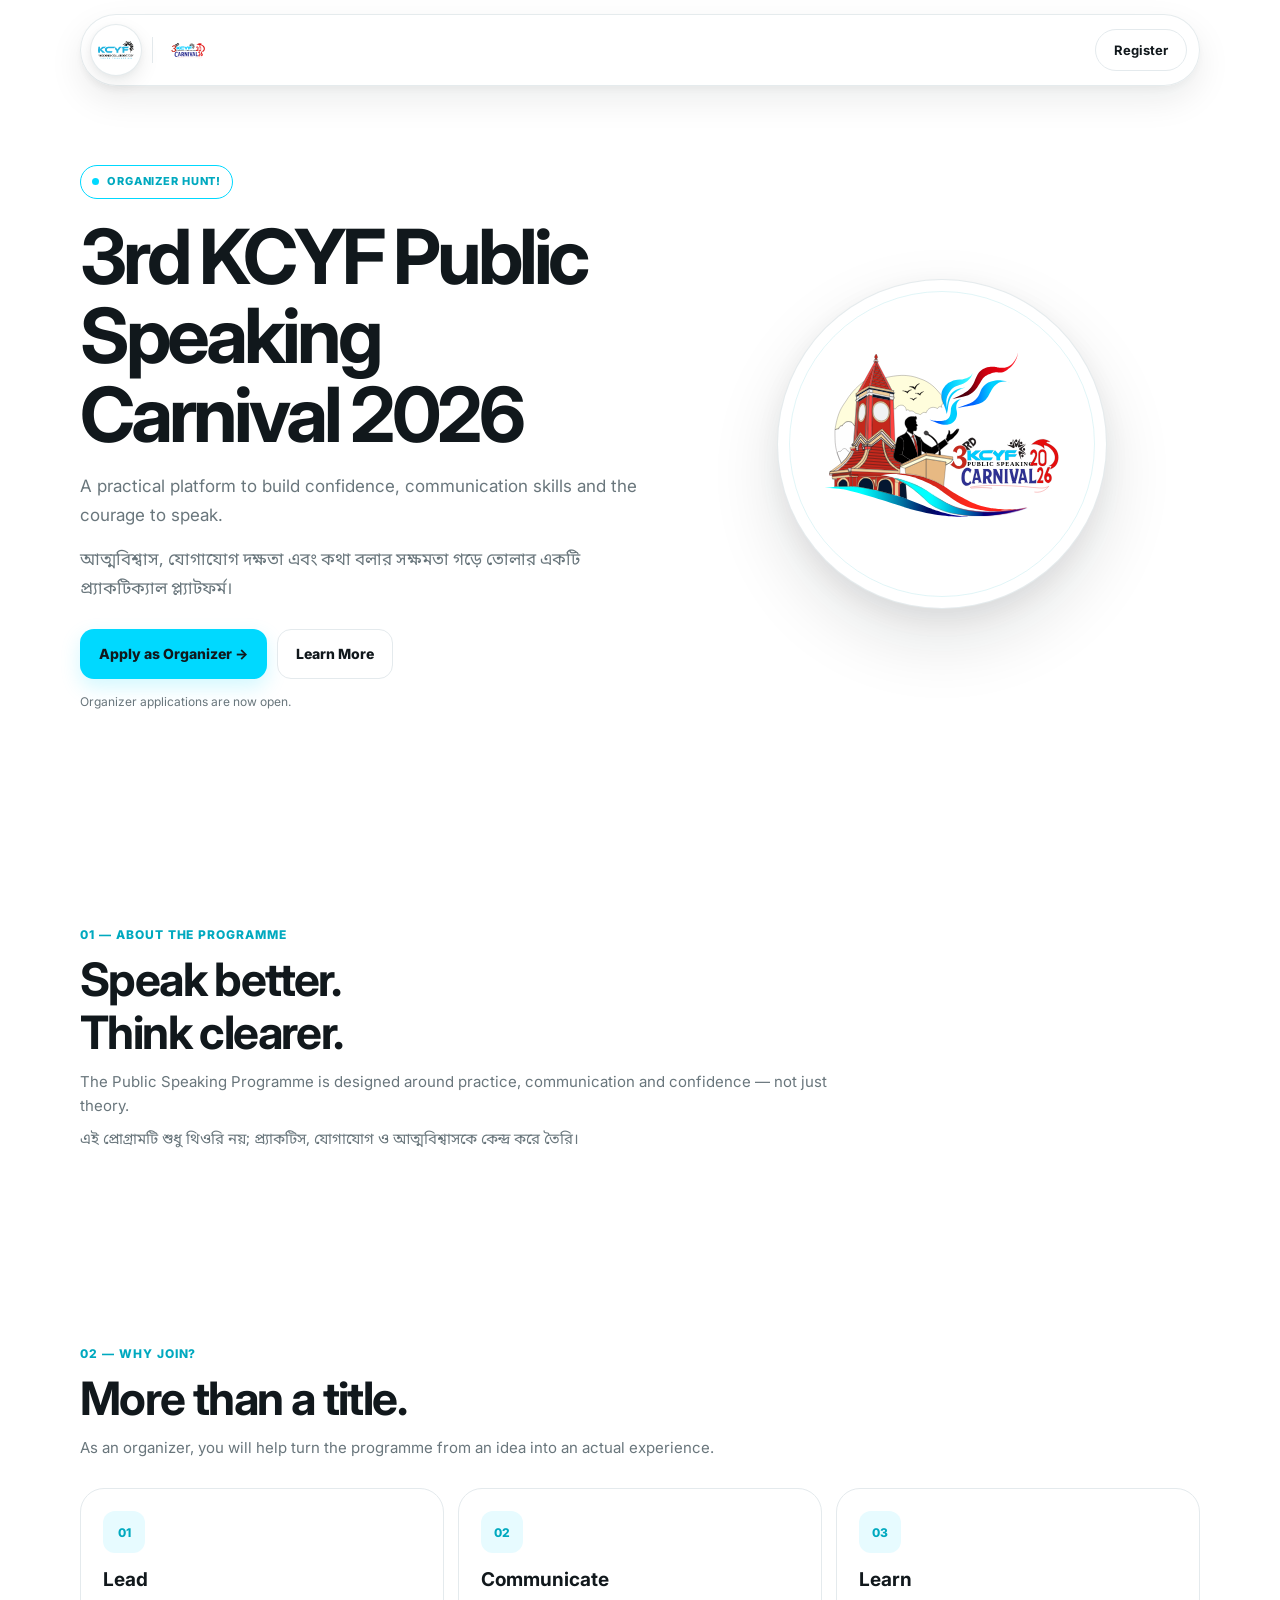
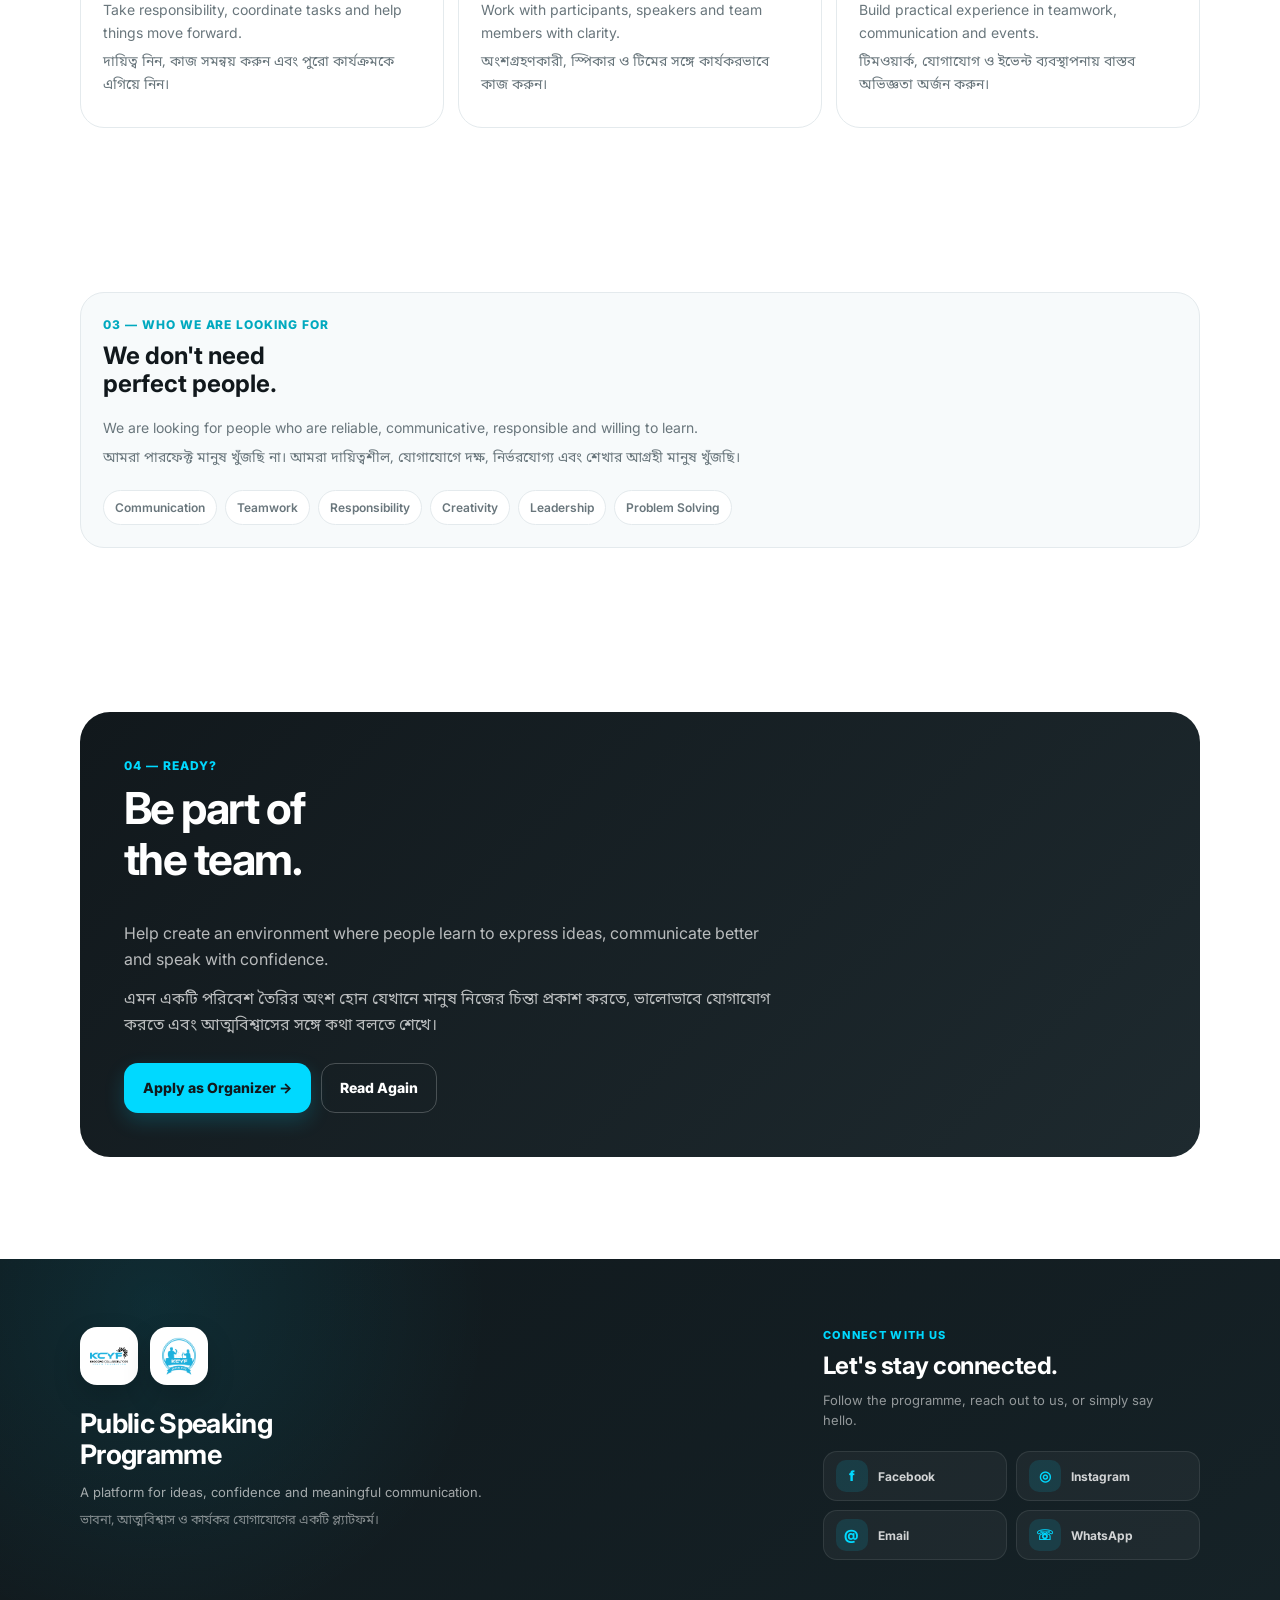
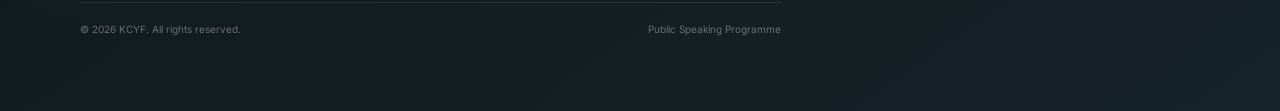
==== commit 7396d69f: "bolbo na" ====
--- a/index.html
+++ b/index.html
@@ -96,10 +96,9 @@
 
         <section class="hero">
 
-            <div class="container">
-
-
-                <div class="hero-card">
+    <div class="container">
+
+        <div class="hero-open">
 
 
                     <div class="hero-grid">
--- a/style.css
+++ b/style.css
@@ -1,48 +1,71 @@
 /* =========================================================
    PUBLIC SPEAKING PROGRAMME
-   Main stylesheet
-   ========================================================= */
-
-/* ---------- 1. FONTS ---------- */
+   MASTER STYLESHEET
+   ========================================================= */
+
+
+/* =========================================================
+   01 — FONTS
+   ========================================================= */
 
 @import url('https://fonts.googleapis.com/css2?family=Inter:wght@400;500;600;700;800&family=Noto+Sans+Bengali:wght@400;500;600;700&display=swap');
 
 
-/* ---------- 2. DESIGN TOKENS ---------- */
+/* =========================================================
+   02 — DESIGN SYSTEM
+   ========================================================= */
 
 :root {
+
+    /* Brand */
     --primary: #00d9ff;
-    --primary-dark: #3be8f8;
-    --primary-light: #c2f8ff;
-
+    --primary-dark: #00a9bf;
+    --primary-light: #e7fbff;
+
+    /* Text */
     --black: #11181c;
     --text: #1b252a;
     --muted: #69767c;
 
+    /* Background */
     --white: #ffffff;
-    --off-white: #f8fbfc;
-
+    --off-white: #f7fafb;
+
+    /* Borders */
     --border: #e4eaed;
-    --border-dark: #d2dadd;
-
+    --border-dark: #cfd8dc;
+
+    /* States */
     --success: #16805f;
     --danger: #b42318;
 
-    --shadow-sm: 0 6px 20px rgba(17, 24, 28, 0.05);
-    --shadow-md: 0 14px 40px rgba(17, 24, 28, 0.08);
-
+    /* Shadows */
+    --shadow-sm:
+        0 6px 20px rgba(17, 24, 28, 0.05);
+
+    --shadow-md:
+        0 14px 40px rgba(17, 24, 28, 0.08);
+
+    --shadow-lg:
+        0 24px 65px rgba(17, 24, 28, 0.12);
+
+    /* Radius */
     --radius-sm: 10px;
     --radius-md: 16px;
     --radius-lg: 24px;
     --radius-xl: 30px;
 
+    /* Layout */
     --max-width: 1120px;
 
+    /* Motion */
     --transition: 180ms ease;
 }
 
 
-/* ---------- 3. RESET ---------- */
+/* =========================================================
+   03 — RESET
+   ========================================================= */
 
 *,
 *::before,
@@ -61,7 +84,11 @@
     background: var(--white);
     color: var(--text);
 
-    font-family: "Inter", "Noto Sans Bengali", sans-serif;
+    font-family:
+        "Inter",
+        "Noto Sans Bengali",
+        sans-serif;
+
     font-size: 16px;
     line-height: 1.6;
 
@@ -112,7 +139,9 @@
 }
 
 
-/* ---------- 4. GENERAL LAYOUT ---------- */
+/* =========================================================
+   04 — GENERAL LAYOUT
+   ========================================================= */
 
 .container {
     width: min(
@@ -131,9 +160,6 @@
     padding: 40px 0;
 }
 
-
-/* ---------- 5. BENGALI ---------- */
-
 .bn {
     font-family:
         "Noto Sans Bengali",
@@ -142,30 +168,57 @@
 }
 
 
-/* ---------- 6. HEADER ---------- */
+/* =========================================================
+   05 — FLOATING NAVIGATION
+   ========================================================= */
 
 .site-header {
     position: sticky;
     top: 0;
-    z-index: 100;
-
-    background: rgba(255, 255, 255, 0.92);
+    z-index: 1000;
+
+    padding: 14px 0 10px;
+
+    background: rgba(255, 255, 255, 0.88);
+
+    border: none;
 
     backdrop-filter: blur(14px);
     -webkit-backdrop-filter: blur(14px);
-
-    border-bottom: 1px solid rgba(228, 234, 237, 0.75);
-}
+}
+
+
+/* Navigation card */
 
 .nav {
-    min-height: 72px;
+    min-height: 68px;
 
     display: flex;
     align-items: center;
     justify-content: space-between;
 
     gap: 16px;
-}
+
+    padding: 6px 10px 6px 8px;
+
+    background:
+        rgba(255, 255, 255, 0.96);
+
+    border:
+        1px solid rgba(228, 234, 237, 0.95);
+
+    border-radius: 100px;
+
+    box-shadow:
+        0 14px 35px rgba(17, 24, 28, 0.08),
+        0 4px 10px rgba(17, 24, 28, 0.04);
+
+    backdrop-filter: blur(14px);
+    -webkit-backdrop-filter: blur(14px);
+}
+
+
+/* Brand */
 
 .brand {
     display: flex;
@@ -173,37 +226,89 @@
     gap: 10px;
 
     min-width: 0;
-}
+
+    flex: 1;
+}
+
+/* KCYF logo */
+
+.brand > img:first-child {
+    width: 52px;
+    height: 52px;
+
+    flex: 0 0 52px;
+
+    padding: 7px;
+
+    object-fit: contain;
+
+    border-radius: 50%;
+
+    background: var(--white);
+
+    border:
+        1px solid rgba(228, 234, 237, 0.95);
+
+    box-shadow:
+        0 8px 20px rgba(17, 24, 28, 0.08),
+        0 2px 6px rgba(17, 24, 28, 0.04);
+
+    position: relative;
+
+    z-index: 2;
+}
+
+
+/* All brand images */
 
 .brand img {
     width: auto;
-    height: 38px;
-}
+}
+
+
+/* Divider */
 
 .brand .divider {
     width: 1px;
     height: 26px;
 
+    flex: 0 0 1px;
+
     background: var(--border);
 }
 
+
+/* Event text logo */
+
 .brand .event-logo {
-    height: 100px;
     width: auto;
-    max-width: 600px;
-}
+    height: 50px;
+    max-width: 400px;
+    object-fit: contain;
+
+    flex-shrink: 0;
+}
+
+
+/* Navigation button */
 
 .nav-link {
     display: inline-flex;
     align-items: center;
     justify-content: center;
 
-    padding: 10px 50px;
-
-    border: 1px solid var(--border);
-    border-radius: 50px;
+    min-height: 42px;
+
+    padding: 0 18px;
+
+    border:
+        1px solid var(--border);
+
+    border-radius: 999px;
 
     background: var(--white);
+
+    color: var(--black);
 
     font-size: 13px;
     font-weight: 700;
@@ -212,19 +317,25 @@
 
     transition:
         background var(--transition),
+        color var(--transition),
         border-color var(--transition),
         transform var(--transition);
 }
 
 .nav-link:hover {
-    color: var(--off-white);
     background: var(--black);
-    border-color: var(--border-dark);
+
+    color: var(--white);
+
+    border-color: var(--black);
+
     transform: translateY(-1px);
 }
 
 
-/* ---------- 7. BUTTONS ---------- */
+/* =========================================================
+   06 — BUTTONS
+   ========================================================= */
 
 .btn {
     min-height: 50px;
@@ -232,11 +343,14 @@
     display: inline-flex;
     align-items: center;
     justify-content: center;
+
     gap: 8px;
 
     padding: 0 18px;
 
-    border: 1px solid transparent;
+    border:
+        1px solid transparent;
+
     border-radius: 14px;
 
     font-size: 14px;
@@ -244,95 +358,123 @@
 
     transition:
         background var(--transition),
+        color var(--transition),
         border-color var(--transition),
-        color var(--transition),
         transform var(--transition),
         box-shadow var(--transition);
 }
 
 .btn-primary {
     background: var(--primary);
-    color: var(--white);
+
+    color: var(--black);
 
     box-shadow:
-        0 7px 18px rgba(0, 174, 190, 0.18);
+        0 8px 20px rgba(0, 217, 255, 0.18);
 }
 
 .btn-primary:hover {
     background: var(--black);
-    transform: translateY(-1px);
+
+    color: var(--white);
+
+    transform: translateY(-2px);
 
     box-shadow:
-        0 10px 24px rgba(10, 10, 10, 0.24);
+        0 12px 26px rgba(17, 24, 28, 0.16);
 }
 
 .btn-secondary {
     background: var(--white);
+
     color: var(--black);
 
     border-color: var(--border);
 }
 
 .btn-secondary:hover {
+    background: var(--off-white);
+
     border-color: var(--border-dark);
-    background: var(--off-white);
-}
-
-
-/* ---------- 8. HERO ---------- */
+
+    transform: translateY(-1px);
+}
+
+
+/* =========================================================
+   07 — HERO
+   ========================================================= */
 
 .hero {
-    padding: 28px 0 24px;
-}
-
-.hero-card {
+    padding: 34px 0 50px;
+}
+
+
+/*
+   IMPORTANT:
+   This is an OPEN hero.
+   No card.
+*/
+
+.hero-open {
     position: relative;
-    overflow: hidden;
-
-    border: 1px solid var(--border);
-    border-radius: var(--radius-xl);
-
-    background:
-        radial-gradient(
-            circle at 92% 12%,
-            rgba(0, 174, 190, 0.17),
-            transparent 30%
-        ),
-        linear-gradient(
-            145deg,
-            #ffffff 0%,
-            #f2fafb 100%
-        );
-
-    padding: 32px 22px;
-}
+
+    padding: 24px 0 30px;
+
+    background: transparent;
+
+    border: none;
+
+    border-radius: 0;
+
+    box-shadow: none;
+}
+
 
 .hero-grid {
     display: grid;
-    gap: 30px;
-}
+
+    gap: 34px;
+
+    align-items: center;
+}
+
+
+/* Hero text */
 
 .hero-content {
     position: relative;
+
     z-index: 2;
 }
+
+
+/* Small recruitment badge */
 
 .eyebrow {
     display: inline-flex;
+
     align-items: center;
+
     gap: 8px;
 
     padding: 7px 11px;
-    border: 1px solid;
+
+    border:
+        1px solid var(--primary);
+
     border-radius: 999px;
-    border-color: var(--primary);
-    background: rgb(255, 255, 255);
-
-    color: var(--primary-dark); 
+
+    background: var(--white);
+
+    color: var(--primary-dark);
 
     font-size: 11px;
+
     font-weight: 800;
+
     letter-spacing: 0.08em;
+
     text-transform: uppercase;
 }
 
@@ -345,19 +487,30 @@
     background: var(--primary);
 }
 
+
+/* Main heading */
+
 .hero h1 {
     max-width: 780px;
 
     margin: 18px 0 0;
 
-    font-size: clamp(
-        42px,
-        11vw,
-        76px
-    );
+    color: var(--black);
+
+    font-size:
+        clamp(
+            42px,
+            11vw,
+            76px
+        );
+
+    line-height: 1.04;
 
     letter-spacing: -0.055em;
 }
+
+
+/* Hero description */
 
 .hero-subtitle {
     max-width: 700px;
@@ -367,16 +520,23 @@
     color: var(--muted);
 
     font-size: 17px;
+
     line-height: 1.7;
 }
+
+
+/* Hero buttons */
 
 .hero-actions {
     display: flex;
+
     flex-wrap: wrap;
+
     gap: 10px;
 
     margin-top: 24px;
 }
+
 
 .hero-note {
     margin-top: 13px;
@@ -386,74 +546,83 @@
     font-size: 12px;
 }
 
-/* =========================================================
-   HERO FLOATING EVENT LOGO
+
+/* =========================================================
+   08 — HERO FLOATING EVENT LOGO
    ========================================================= */
 
 .hero-visual {
-    min-height: 390px;
+    min-height: 360px;
 
     display: flex;
+
     align-items: center;
+
     justify-content: center;
 
     background: transparent;
+
     border: none;
-}
-
-
-.hero-visual-inner {
-    padding: 0;
-}
-
-
-/* ---------- MAIN CIRCLE ---------- */
+
+    box-shadow: none;
+}
+
+
+/*
+   Large standalone white circle.
+
+   No surrounding box.
+   No card.
+*/
 
 .hero-logo-circle {
 
-    width: 280px;
-    height: 280px;
+    width: 330px;
+    height: 330px;
 
     display: flex;
+
     align-items: center;
+
     justify-content: center;
 
+    position: relative;
+
     border-radius: 50%;
 
-    background: #ffffff;
-
-    border: 1px solid rgba(228, 234, 237, 0.9);
+    background: var(--white);
+
+    border:
+        1px solid rgba(228, 234, 237, 0.95);
 
     box-shadow:
-        0 24px 60px rgba(17, 24, 28, 0.11),
-        0 8px 20px rgba(17, 24, 28, 0.06);
-
-    position: relative;
-
-    /* NO FLOATING ANIMATION */
-    transform: none;
-}
-
-
-/* ---------- SUBTLE INNER RING ---------- */
+        0 30px 70px rgba(17, 24, 28, 0.12),
+        0 10px 26px rgba(17, 24, 28, 0.06);
+
+    animation:
+        logoFloat 4s ease-in-out infinite;
+}
+
+
+/* Inner premium ring */
 
 .hero-logo-circle::before {
-
     content: "";
 
     position: absolute;
 
-    inset: 10px;
+    inset: 11px;
 
     border-radius: 50%;
 
-    border: 1px solid rgba(0, 174, 190, 0.12);
+    border:
+        1px solid rgba(0, 174, 190, 0.12);
 
     pointer-events: none;
 }
 
 
-/* ---------- LOGO ---------- */
+/* Event logo */
 
 .hero-logo-circle img {
 
@@ -466,63 +635,28 @@
 }
 
 
-/* ---------- MOBILE ---------- */
-
-@media (max-width: 719px) {
-
-    .hero-visual {
-
-        min-height: 320px;
-
-        margin-top: 6px;
-    }
-
-    .hero-logo-circle {
-
-        width: 235px;
-        height: 235px;
-
-    }
-
-}
-
-
-/* ---------- SMALL MOBILE ---------- */
-
-@media (max-width: 420px) {
-
-    .hero-visual {
-
-        min-height: 280px;
-
-    }
-
-    .hero-logo-circle {
-
-        width: 215px;
-        height: 215px;
-
-    }
-
-}
-
-.hero-visual img {
-    max-width: 210px;
-    max-height: 130px;
-
-    margin: 0 auto 14px;
-}
-
-.hero-visual-text {
-    margin: 0;
-
-    color: var(--muted);
-
-    font-size: 12px;
-}
-
-
-/* ---------- 9. SECTION HEAD ---------- */
+/* Floating animation */
+
+@keyframes logoFloat {
+
+    0% {
+        transform: translateY(0);
+    }
+
+    50% {
+        transform: translateY(-15px);
+    }
+
+    100% {
+        transform: translateY(0);
+    }
+
+}
+
+
+/* =========================================================
+   09 — SECTION HEADINGS
+   ========================================================= */
 
 .section-head {
     max-width: 760px;
@@ -536,40 +670,52 @@
     color: var(--primary-dark);
 
     font-size: 12px;
+
     font-weight: 800;
+
     letter-spacing: 0.08em;
 }
 
 .section-head h2 {
     margin-bottom: 12px;
 
-    font-size: clamp(
-        30px,
-        7vw,
-        46px
-    );
+    color: var(--black);
+
+    font-size:
+        clamp(
+            30px,
+            7vw,
+            46px
+        );
 
     letter-spacing: -0.035em;
 }
 
 .section-head p {
-    margin-bottom: 0;
+    margin-bottom: 10px;
 
     color: var(--muted);
-}
-
-
-/* ---------- 10. CARDS ---------- */
+
+    font-size: 15px;
+}
+
+
+/* =========================================================
+   10 — CARDS
+   ========================================================= */
 
 .grid-3 {
     display: grid;
+
     gap: 14px;
 }
 
 .card {
     padding: 22px;
 
-    border: 1px solid var(--border);
+    border:
+        1px solid var(--border);
+
     border-radius: var(--radius-lg);
 
     background: var(--white);
@@ -584,6 +730,7 @@
     height: 42px;
 
     display: grid;
+
     place-items: center;
 
     margin-bottom: 16px;
@@ -595,26 +742,34 @@
     color: var(--primary-dark);
 
     font-size: 12px;
+
     font-weight: 800;
 }
 
 .card h3 {
     margin-bottom: 8px;
 
+    color: var(--black);
+
     font-size: 19px;
 }
 
 .card p {
-    margin-bottom: 0;
+    margin-bottom: 8px;
 
     color: var(--muted);
 
     font-size: 14px;
 }
+
+
+/* Pills */
 
 .pill-row {
     display: flex;
+
     flex-wrap: wrap;
+
     gap: 8px;
 
     margin-top: 20px;
@@ -623,63 +778,85 @@
 .pill {
     padding: 7px 11px;
 
-    border: 1px solid var(--border);
+    border:
+        1px solid var(--border);
+
     border-radius: 999px;
 
+    background: var(--white);
+
     color: var(--muted);
 
-    background: var(--white);
-
     font-size: 12px;
+
     font-weight: 600;
 }
 
 
-/* ---------- 11. CTA ---------- */
+/* =========================================================
+   11 — DARK CTA
+   ========================================================= */
 
 .cta-card {
-    padding: 28px 22px;
+    padding: 30px 22px;
 
     border-radius: var(--radius-xl);
 
     background:
         linear-gradient(
             135deg,
-            var(--black),
+            #11181c,
             #1e2a2f
         );
 
     color: var(--white);
 }
 
+.cta-card .section-kicker {
+    color: var(--primary);
+}
+
 .cta-card h2 {
     color: var(--white);
 
-    font-size: clamp(
-        30px,
-        7vw,
-        44px
-    );
+    font-size:
+        clamp(
+            30px,
+            7vw,
+            44px
+        );
+
+    letter-spacing: -0.035em;
 }
 
 .cta-card p {
     max-width: 650px;
 
-    color: rgba(255, 255, 255, 0.7);
+    color:
+        rgba(255, 255, 255, 0.70);
 }
 
 .cta-card .btn-secondary {
     background: transparent;
+
     color: var(--white);
-    border-color: rgba(255, 255, 255, 0.22);
+
+    border-color:
+        rgba(255, 255, 255, 0.22);
 }
 
 .cta-card .btn-secondary:hover {
-    background: rgba(255, 255, 255, 0.06);
-}
-
-
-/* ---------- 12. FORM PAGE ---------- */
+    background:
+        rgba(255, 255, 255, 0.07);
+
+    border-color:
+        rgba(255, 255, 255, 0.32);
+}
+
+
+/* =========================================================
+   12 — FORM PAGE
+   ========================================================= */
 
 .form-wrap {
     padding: 32px 0 64px;
@@ -688,7 +865,9 @@
 .form-card {
     padding: 24px;
 
-    border: 1px solid var(--border);
+    border:
+        1px solid var(--border);
+
     border-radius: var(--radius-xl);
 
     background: var(--white);
@@ -703,11 +882,14 @@
 .form-intro h1 {
     margin-bottom: 10px;
 
-    font-size: clamp(
-        36px,
-        9vw,
-        58px
-    );
+    color: var(--black);
+
+    font-size:
+        clamp(
+            36px,
+            9vw,
+            58px
+        );
 
     letter-spacing: -0.045em;
 }
@@ -722,12 +904,15 @@
 
 .form-grid {
     display: grid;
+
     gap: 18px;
 }
 
 .field {
     display: flex;
+
     flex-direction: column;
+
     gap: 7px;
 }
 
@@ -735,6 +920,7 @@
     color: var(--black);
 
     font-size: 13px;
+
     font-weight: 800;
 }
 
@@ -761,7 +947,9 @@
 }
 
 
-/* ---------- 13. FORM INPUTS ---------- */
+/* =========================================================
+   13 — FORM INPUTS
+   ========================================================= */
 
 input,
 select,
@@ -770,12 +958,15 @@
 
     padding: 13px 14px;
 
-    border: 1px solid var(--border-dark);
+    border:
+        1px solid var(--border-dark);
+
     border-radius: 13px;
 
     outline: none;
 
     background: var(--white);
+
     color: var(--text);
 
     font-size: 14px;
@@ -793,10 +984,12 @@
 input:focus,
 select:focus,
 textarea:focus {
+
     border-color: var(--primary);
 
     box-shadow:
-        0 0 0 4px rgba(0, 174, 190, 0.1);
+        0 0 0 4px
+        rgba(0, 217, 255, 0.10);
 }
 
 textarea {
@@ -806,86 +999,279 @@
 }
 
 
-/* ---------- 14. PHOTO UPLOAD ---------- */
+/* =========================================================
+   14 — EXPERIENCE CHECKBOXES
+   ========================================================= */
+
+.experience-options {
+    display: grid;
+
+    gap: 9px;
+}
+
+.experience-option {
+
+    display: flex;
+
+    align-items: center;
+
+    gap: 12px;
+
+    padding: 13px 14px;
+
+    border:
+        1px solid var(--border);
+
+    border-radius: 13px;
+
+    background: var(--white);
+
+    cursor: pointer;
+
+    transition:
+        border-color var(--transition),
+        background var(--transition),
+        box-shadow var(--transition);
+}
+
+.experience-option:hover {
+
+    border-color: var(--primary);
+
+    background: var(--primary-light);
+}
+
+.experience-option input {
+
+    width: 18px;
+    height: 18px;
+
+    flex: 0 0 auto;
+
+    margin: 0;
+
+    accent-color: var(--primary);
+}
+
+.experience-option span {
+
+    display: flex;
+
+    flex-direction: column;
+
+    color: var(--text);
+
+    font-size: 13px;
+
+    font-weight: 700;
+}
+
+.experience-option small {
+
+    margin-top: 2px;
+
+    color: var(--muted);
+
+    font-size: 11px;
+
+    font-weight: 400;
+}
+
+.experience-option:has(input:checked) {
+
+    border-color: var(--primary);
+
+    background: var(--primary-light);
+
+    box-shadow:
+        0 0 0 3px
+        rgba(0, 217, 255, 0.08);
+}
+
+.experience-option:has(input:disabled) {
+
+    opacity: 0.45;
+
+    cursor: not-allowed;
+}
+
+.experience-option:has(input:disabled):hover {
+
+    border-color: var(--border);
+
+    background: var(--white);
+}
+
+.experience-option input:disabled {
+
+    cursor: not-allowed;
+}
+
+
+/* =========================================================
+   15 — PHOTO UPLOAD
+   ========================================================= */
 
 .file-box {
+
     padding: 15px;
 
-    border: 1px dashed #b9d8dd;
+    border:
+        1px dashed #b9d8dd;
+
     border-radius: var(--radius-md);
 
     background: var(--off-white);
 }
 
 .file-box input[type="file"] {
+
     background: var(--white);
 }
 
 .photo-preview {
+
     display: none;
 
     align-items: center;
+
     gap: 12px;
 
     margin-top: 12px;
 }
 
 .photo-preview.visible {
+
     display: flex;
 }
 
 .photo-preview img {
+
     width: 64px;
     height: 64px;
 
     object-fit: cover;
 
-    border: 1px solid var(--border);
+    border:
+        1px solid var(--border);
+
     border-radius: 12px;
 }
 
 
-/* ---------- 15. CHECKBOX ---------- */
+/* =========================================================
+   16 — PRIVACY CONSENT
+   ========================================================= */
 
 .checkbox-row {
+
     display: flex;
+
     align-items: flex-start;
+
     gap: 10px;
 
     margin-top: 20px;
 }
 
 .checkbox-row input[type="checkbox"] {
+
     width: 18px;
     height: 18px;
 
     flex: 0 0 auto;
 
-    margin-top: 2px;
+    margin-top: 4px;
+
     padding: 0;
 }
 
 .checkbox-row label {
+
     color: var(--muted);
 
     font-size: 12px;
-}
-
-
-/* ---------- 16. FORM ACTIONS ---------- */
+
+    line-height: 1.7;
+}
+
+.privacy-consent {
+
+    align-items: flex-start;
+
+    padding: 16px;
+
+    border:
+        1px solid var(--border);
+
+    border-radius: var(--radius-md);
+
+    background: var(--off-white);
+}
+
+.privacy-consent > input[type="checkbox"] {
+
+    margin-top: 4px;
+}
+
+.privacy-consent label {
+
+    color: var(--muted);
+
+    font-size: 12px;
+
+    line-height: 1.7;
+}
+
+.privacy-consent a {
+
+    color: var(--primary-dark);
+
+    font-weight: 800;
+
+    text-decoration: underline;
+
+    text-decoration-thickness: 1px;
+
+    text-underline-offset: 2px;
+}
+
+.privacy-consent a:hover {
+
+    color: var(--primary);
+}
+
+.consent-details {
+
+    color: var(--muted);
+
+    font-size: 11px;
+
+    line-height: 1.65;
+}
+
+
+/* =========================================================
+   17 — FORM ACTIONS
+   ========================================================= */
 
 .form-actions {
+
     display: flex;
+
     flex-wrap: wrap;
+
     gap: 10px;
 
     margin-top: 24px;
 }
 
 .status {
+
     display: none;
 
     margin-top: 16px;
+
     padding: 12px 14px;
 
     border-radius: 12px;
@@ -894,40 +1280,54 @@
 }
 
 .status.show {
+
     display: block;
 }
 
 .status.error {
+
     background: #fef3f2;
+
     color: var(--danger);
 }
 
 .status.success {
+
     background: #ecfdf3;
+
     color: var(--success);
 }
 
 
-/* ---------- 17. THANK YOU PAGE ---------- */
+/* =========================================================
+   18 — THANK YOU PAGE
+   ========================================================= */
 
 .thankyou {
-    min-height: calc(100vh - 72px);
+
+    min-height:
+        calc(100vh - 72px);
 
     display: grid;
+
     place-items: center;
 
     padding: 32px 0;
 }
 
 .thank-card {
+
     width: 100%;
+
     max-width: 650px;
 
     padding: 32px 22px;
 
     text-align: center;
 
-    border: 1px solid var(--border);
+    border:
+        1px solid var(--border);
+
     border-radius: var(--radius-xl);
 
     background: var(--white);
@@ -936,10 +1336,12 @@
 }
 
 .success-icon {
+
     width: 66px;
     height: 66px;
 
     display: grid;
+
     place-items: center;
 
     margin: 0 auto 18px;
@@ -951,25 +1353,32 @@
     color: var(--primary-dark);
 
     font-size: 28px;
+
     font-weight: 800;
 }
 
 .thank-card h1 {
+
     margin-bottom: 12px;
 
-    font-size: clamp(
-        38px,
-        9vw,
-        58px
-    );
+    color: var(--black);
+
+    font-size:
+        clamp(
+            38px,
+            9vw,
+            58px
+        );
 
     letter-spacing: -0.045em;
 }
 
 .thank-card p {
+
     max-width: 520px;
 
-    margin: 0 auto 8px;
+    margin:
+        0 auto 8px;
 
     color: var(--muted);
 
@@ -977,21 +1386,29 @@
 }
 
 .thank-actions {
+
     display: flex;
+
     justify-content: center;
+
     flex-wrap: wrap;
+
     gap: 10px;
 
     margin-top: 24px;
 }
 
 
-/* ---------- 18. FOOTER ---------- */
+/* =========================================================
+   19 — FOOTER
+   ========================================================= */
 
 .site-footer {
+
     padding: 28px 0;
 
-    border-top: 1px solid var(--border);
+    border-top:
+        1px solid var(--border);
 
     color: var(--muted);
 
@@ -999,185 +1416,81 @@
 }
 
 .footer-row {
+
     display: flex;
+
     flex-wrap: wrap;
+
     justify-content: space-between;
+
     gap: 10px;
 }
 
 
-/* ---------- 19. DESKTOP ---------- */
-
-@media (min-width: 720px) {
-
-    .container {
-        width: min(
-            var(--max-width),
-            calc(100% - 48px)
-        );
-    }
-
-    .hero {
-        padding: 48px 0 30px;
-    }
-
-    .hero-card {
-        padding: 48px;
-    }
-
-    .hero-grid {
-        grid-template-columns:
-            minmax(0, 1.18fr)
-            minmax(320px, 0.82fr);
-
-        align-items: center;
-    }
-
-    .hero-visual {
-        min-height: 340px;
-    }
-
-    .grid-3 {
-        grid-template-columns: repeat(3, 1fr);
-    }
-
-    .form-card {
-        padding: 36px;
-    }
-
-    .form-grid.two {
-        grid-template-columns: repeat(2, 1fr);
-    }
-
-    .cta-card {
-        padding: 44px;
-    }
-
-    .thank-card {
-        padding: 46px 36px;
-    }
-}
-
-
-/* ---------- 20. LARGE DESKTOP ---------- */
-
-@media (min-width: 1000px) {
-
-    .hero h1 {
-        max-width: 820px;
-    }
-
-    .section {
-        padding: 82px 0;
-    }
-
-}
-
-
-/* ---------- 21. SMALL MOBILE ---------- */
-
-@media (max-width: 420px) {
-
-    .hero-logo-circle {
-    width: 155px;
-    height: 155px;
-}
-
-    .container {
-        width: min(
-            var(--max-width),
-            calc(100% - 24px)
-        );
-    }
-
-    .nav {
-        min-height: 64px;
-    }
-
-    .brand img {
-        height: 34px;
-    }
-
-   .brand .event-logo {
-    height: 80px;
-    max-width: 400px;
-}
-
-    .nav-link {
-        padding: 7px 11px;
-        font-size: 11px;
-    }
-
-    .hero-card {
-        padding: 28px 18px;
-        border-radius: 22px;
-    }
-
-    .hero-actions .btn,
-    .form-actions .btn {
-        width: 100%;
-    }
-
-    .form-card {
-        padding: 20px 16px;
-        border-radius: 22px;
-    }
-}
-
-
-/* =========================================================
-   PREMIUM FOOTER
+/* =========================================================
+   20 — PREMIUM FOOTER
    ========================================================= */
 
 .premium-footer {
+
     margin-top: 20px;
 
     background:
+
         radial-gradient(
             circle at 12% 10%,
-            rgba(0, 174, 190, 0.12),
+            rgba(0, 217, 255, 0.10),
             transparent 28%
         ),
+
         linear-gradient(
             145deg,
             #10181c 0%,
             #162328 100%
         );
 
-    color: rgba(255, 255, 255, 0.72);
-}
-
+    color:
+        rgba(255, 255, 255, 0.72);
+}
 
 .footer-main {
+
     display: grid;
+
     gap: 42px;
 
-    padding: 54px 0 42px;
-}
-
-
-/* ---------- BRAND ---------- */
+    padding:
+        54px 0 42px;
+}
+
+
+/* Footer brand */
 
 .footer-brand {
+
     max-width: 500px;
 }
 
-
 .footer-logos {
+
     display: flex;
+
     align-items: center;
+
     gap: 12px;
 
     margin-bottom: 24px;
 }
 
-
 .footer-logo-card {
+
     width: 58px;
     height: 58px;
 
     display: flex;
+
     align-items: center;
+
     justify-content: center;
 
     padding: 9px;
@@ -1186,28 +1499,31 @@
 
     background: #ffffff;
 
-    border: 1px solid rgba(255, 255, 255, 0.12);
+    border:
+        1px solid
+        rgba(255, 255, 255, 0.12);
 
     box-shadow:
-        0 12px 28px rgba(0, 0, 0, 0.18);
-}
-
+        0 12px 28px
+        rgba(0, 0, 0, 0.18);
+}
 
 .footer-logo-card img {
+
     width: 100%;
     height: 100%;
 
     object-fit: contain;
 }
 
-
 .debate-logo-card {
+
     width: 58px;
     height: 58px;
 }
 
-
 .footer-brand h3 {
+
     margin-bottom: 12px;
 
     color: #ffffff;
@@ -1219,31 +1535,34 @@
     letter-spacing: -0.025em;
 }
 
-
 .footer-brand p {
+
     max-width: 440px;
 
     margin-bottom: 8px;
 
-    color: rgba(255, 255, 255, 0.62);
+    color:
+        rgba(255, 255, 255, 0.62);
 
     font-size: 13px;
 }
 
-
 .footer-brand p.bn {
-    color: rgba(255, 255, 255, 0.48);
-}
-
-
-/* ---------- CONTACT ---------- */
+
+    color:
+        rgba(255, 255, 255, 0.48);
+}
+
+
+/* Footer contact */
 
 .footer-contact {
+
     max-width: 420px;
 }
 
-
 .footer-label {
+
     margin-bottom: 7px;
 
     color: var(--primary);
@@ -1255,165 +1574,67 @@
     letter-spacing: 0.12em;
 }
 
-
 .footer-contact h4 {
+
+    margin-bottom: 10px;
+
+    color: #ffffff;
+
+    font-size: 24px;
+
+    letter-spacing: -0.02em;
+}
+
+.footer-contact-text {
+
+    max-width: 360px;
+
     margin-bottom: 20px;
 
-    color: #ffffff;
-
-    font-size: 24px;
-
-    letter-spacing: -0.02em;
-}
-
-
-.contact-list {
+    color:
+        rgba(255, 255, 255, 0.54);
+
+    font-size: 13px;
+}
+
+
+/* Social buttons */
+
+.social-buttons {
+
     display: grid;
-    gap: 13px;
-}
-
-
-.contact-item {
+
+    grid-template-columns:
+        repeat(2, 1fr);
+
+    gap: 9px;
+
+    max-width: 390px;
+}
+
+.social-button {
+
+    min-height: 50px;
+
     display: flex;
+
     align-items: center;
-    gap: 13px;
-
-    color: rgba(255, 255, 255, 0.76);
-
-    font-size: 13px;
-
-    transition:
-        color var(--transition),
-        transform var(--transition);
-}
-
-
-a.contact-item:hover {
-    color: #ffffff;
-
-    transform: translateX(3px);
-}
-
-
-.contact-icon {
-    width: 38px;
-    height: 38px;
-
-    flex: 0 0 38px;
-
-    display: grid;
-    place-items: center;
-
-    border-radius: 11px;
-
-    background: rgba(255, 255, 255, 0.07);
-
-    border: 1px solid rgba(255, 255, 255, 0.08);
-
-    color: var(--primary);
-
-    font-size: 15px;
-
-    font-weight: 700;
-}
-
-
-.contact-item span:last-child {
-    display: flex;
-    flex-direction: column;
-    gap: 1px;
-}
-
-
-.contact-item small {
-    color: rgba(255, 255, 255, 0.4);
-
-    font-size: 10px;
-
-    text-transform: uppercase;
-
-    letter-spacing: 0.08em;
-}
-
-
-/* ---------- BOTTOM BAR ---------- */
-
-.footer-bottom {
-    display: flex;
-    flex-wrap: wrap;
-    justify-content: space-between;
+
     gap: 10px;
 
-    padding: 18px 0 22px;
-
-    border-top: 1px solid rgba(255, 255, 255, 0.09);
-
-    color: rgba(255, 255, 255, 0.36);
-
-    font-size: 10px;
-}
-
-
-/* ---------- DESKTOP ---------- */
-
-@media (min-width: 720px) {
-
-    .footer-main {
-        grid-template-columns:
-            minmax(0, 1.3fr)
-            minmax(280px, 0.7fr);
-
-        align-items: start;
-
-        padding: 68px 0 52px;
-    }
-
-}
-
-/* =========================================================
-   PREMIUM SOCIAL / CONTACT BUTTONS
-   ========================================================= */
-
-.footer-contact-text {
-    max-width: 360px;
-
-    margin-bottom: 20px;
-
-    color: rgba(255, 255, 255, 0.54);
-
-    font-size: 13px;
-}
-
-
-.social-buttons {
-    display: grid;
-
-    grid-template-columns: repeat(2, 1fr);
-
-    gap: 9px;
-
-    max-width: 390px;
-}
-
-
-.social-button {
-    min-height: 50px;
-
-    display: flex;
-    align-items: center;
-
-    gap: 10px;
-
     padding: 8px 12px;
 
-    border: 1px solid rgba(255, 255, 255, 0.09);
+    border:
+        1px solid
+        rgba(255, 255, 255, 0.09);
 
     border-radius: 14px;
 
     background:
         rgba(255, 255, 255, 0.045);
 
-    color: rgba(255, 255, 255, 0.8);
+    color:
+        rgba(255, 255, 255, 0.80);
 
     font-size: 12px;
 
@@ -1426,21 +1647,18 @@
         transform var(--transition);
 }
 
-
 .social-button:hover {
 
     background:
         rgba(255, 255, 255, 0.09);
 
     border-color:
-        rgba(0, 174, 190, 0.45);
+        rgba(0, 217, 255, 0.45);
 
     color: #ffffff;
 
     transform: translateY(-2px);
-
-}
-
+}
 
 .social-icon {
 
@@ -1450,12 +1668,13 @@
     flex: 0 0 32px;
 
     display: grid;
+
     place-items: center;
 
     border-radius: 10px;
 
     background:
-        rgba(0, 174, 190, 0.12);
+        rgba(0, 217, 255, 0.12);
 
     color: var(--primary);
 
@@ -1465,136 +1684,321 @@
 }
 
 
+/* Footer bottom */
+
+.footer-bottom {
+
+    display: flex;
+
+    flex-wrap: wrap;
+
+    justify-content: space-between;
+
+    gap: 10px;
+
+    padding:
+        18px 0 22px;
+
+    border-top:
+        1px solid
+        rgba(255, 255, 255, 0.09);
+
+    color:
+        rgba(255, 255, 255, 0.36);
+
+    font-size: 10px;
+}
+
+
+/* =========================================================
+   21 — TABLET / DESKTOP
+   ========================================================= */
+
+@media (min-width: 720px) {
+
+    .container {
+
+        width:
+            min(
+                var(--max-width),
+                calc(100% - 48px)
+            );
+    }
+
+
+    /* Navigation */
+
+    .nav {
+
+        min-height: 72px;
+
+        padding:
+            7px 12px 7px 9px;
+    }
+
+
+    /* Hero */
+
+    .hero {
+
+        padding:
+            44px 0 60px;
+    }
+
+    .hero-open {
+
+        padding:
+            25px 0 60px;
+    }
+
+    .hero-grid {
+
+        grid-template-columns:
+            minmax(0, 1.05fr)
+            minmax(350px, 0.95fr);
+    }
+
+
+    /* Logo */
+
+    .hero-logo-circle {
+
+        width: 330px;
+        height: 330px;
+    }
+
+
+    /* Cards */
+
+    .grid-3 {
+
+        grid-template-columns:
+            repeat(3, 1fr);
+    }
+
+
+    /* Form */
+
+    .form-card {
+
+        padding: 36px;
+    }
+
+    .form-grid.two {
+
+        grid-template-columns:
+            repeat(2, 1fr);
+    }
+
+
+    /* CTA */
+
+    .cta-card {
+
+        padding: 44px;
+    }
+
+
+    /* Footer */
+
+    .footer-main {
+
+        grid-template-columns:
+            minmax(0, 1.3fr)
+            minmax(280px, 0.7fr);
+
+        align-items: start;
+
+        padding:
+            68px 0 52px;
+    }
+
+
+    /* Thank you */
+
+    .thank-card {
+
+        padding:
+            46px 36px;
+    }
+}
+
+
+/* =========================================================
+   22 — LARGE DESKTOP
+   ========================================================= */
+
+@media (min-width: 1000px) {
+
+    .hero h1 {
+
+        max-width: 820px;
+    }
+
+    .section {
+
+        padding:
+            82px 0;
+    }
+}
+
+
+/* =========================================================
+   23 — MOBILE
+   ========================================================= */
+
+@media (max-width: 719px) {
+
+    .hero {
+
+        padding:
+            28px 0 40px;
+    }
+
+    .hero-open {
+
+        padding:
+            18px 0 35px;
+    }
+
+    .hero-visual {
+
+        min-height: 310px;
+
+        margin-top: 8px;
+    }
+
+    .hero-logo-circle {
+
+        width: 245px;
+        height: 245px;
+    }
+}
+
+
+/* =========================================================
+   24 — SMALL MOBILE
+   ========================================================= */
+
 @media (max-width: 420px) {
 
+    .container {
+
+        width:
+            min(
+                var(--max-width),
+                calc(100% - 24px)
+            );
+    }
+
+
+    /* Navigation */
+
+    .site-header {
+
+        padding-top: 10px;
+    }
+
+    .nav {
+
+        min-height: 62px;
+
+        padding:
+            6px 8px 6px 7px;
+
+        border-radius: 50px;
+    }
+
+    .brand {
+
+        gap: 8px;
+    }
+
+    .brand > img:first-child {
+
+        width: 46px;
+        height: 46px;
+
+        flex-basis: 46px;
+
+        padding: 6px;
+    }
+
+    .brand .divider {
+
+        height: 22px;
+    }
+
+   .brand .event-logo {
+    height: 36px;
+    max-width: 180px;
+
+    flex-shrink: 0;
+}
+
+   .nav-link {
+    min-height: 38px;
+
+    padding: 0 11px;
+
+    font-size: 11px;
+
+    flex-shrink: 0;
+}
+
+
+    /* Hero */
+
+    .hero-logo-circle {
+
+        width: 220px;
+        height: 220px;
+    }
+
+
+    /* Buttons */
+
+    .hero-actions .btn,
+    .form-actions .btn {
+
+        width: 100%;
+    }
+
+
+    /* Form */
+
+    .form-card {
+
+        padding:
+            20px 16px;
+
+        border-radius: 22px;
+    }
+
+
+    /* Social buttons */
+
     .social-buttons {
+
         max-width: none;
     }
-
-}
-
-/* ---------- EXPERIENCE CHECKBOXES ---------- */
-
-.experience-options {
-    display: grid;
-    gap: 9px;
-}
-
-.experience-option {
-    display: flex;
-    align-items: center;
-    gap: 12px;
-
-    padding: 13px 14px;
-
-    border: 1px solid var(--border);
-
-    border-radius: 13px;
-
-    background: var(--white);
-
-    cursor: pointer;
-
-    transition:
-        border-color var(--transition),
-        background var(--transition),
-        box-shadow var(--transition);
-}
-
-.experience-option:hover {
-    border-color: var(--primary);
-    background: var(--primary-light);
-}
-
-.experience-option input {
-    width: 18px;
-    height: 18px;
-
-    flex: 0 0 auto;
-
-    margin: 0;
-
-    accent-color: var(--primary);
-}
-
-.experience-option span {
-    display: flex;
-    flex-direction: column;
-
-    color: var(--text);
-
-    font-size: 13px;
-    font-weight: 700;
-}
-
-.experience-option small {
-    margin-top: 2px;
-
-    color: var(--muted);
-
-    font-size: 11px;
-    font-weight: 400;
-}
-
-.experience-option:has(input:checked) {
-    border-color: var(--primary);
-    background: var(--primary-light);
-    box-shadow: 0 0 0 3px rgba(0, 174, 190, 0.08);
-}
-
-
-.experience-option:has(input:disabled) {
-    opacity: 0.45;
-    cursor: not-allowed;
-}
-
-.experience-option:has(input:disabled):hover {
-    border-color: var(--border);
-    background: var(--white);
-}
-
-.experience-option input:disabled {
-    cursor: not-allowed;
-}
-
-/* =========================================================
-   PRIVACY / CONSENT
-   ========================================================= */
-
-.privacy-consent {
-    align-items: flex-start;
-    padding: 16px;
-
-    border: 1px solid var(--border);
-    border-radius: var(--radius-md);
-
-    background: var(--off-white);
-}
-
-.privacy-consent > input[type="checkbox"] {
-    margin-top: 4px;
-}
-
-.privacy-consent label {
-    color: var(--muted);
-    font-size: 12px;
-    line-height: 1.7;
-}
-
-.privacy-consent a {
-    color: var(--primary-dark);
-    font-weight: 800;
-    text-decoration: underline;
-    text-decoration-thickness: 1px;
-    text-underline-offset: 2px;
-}
-
-.privacy-consent a:hover {
-    color: var(--primary);
-}
-
-.consent-details {
-    color: var(--muted);
-    font-size: 11px;
-    line-height: 1.65;
-}+}
+
+
+@media (max-width: 360px) {
+
+    .brand .event-logo {
+        height: 32px;
+        max-width: 150px;
+    }
+
+    .nav-link {
+        padding: 0 9px;
+        font-size: 10px;
+    }
+}
+
+
+/* =========================================================
+   END
+   ========================================================= */
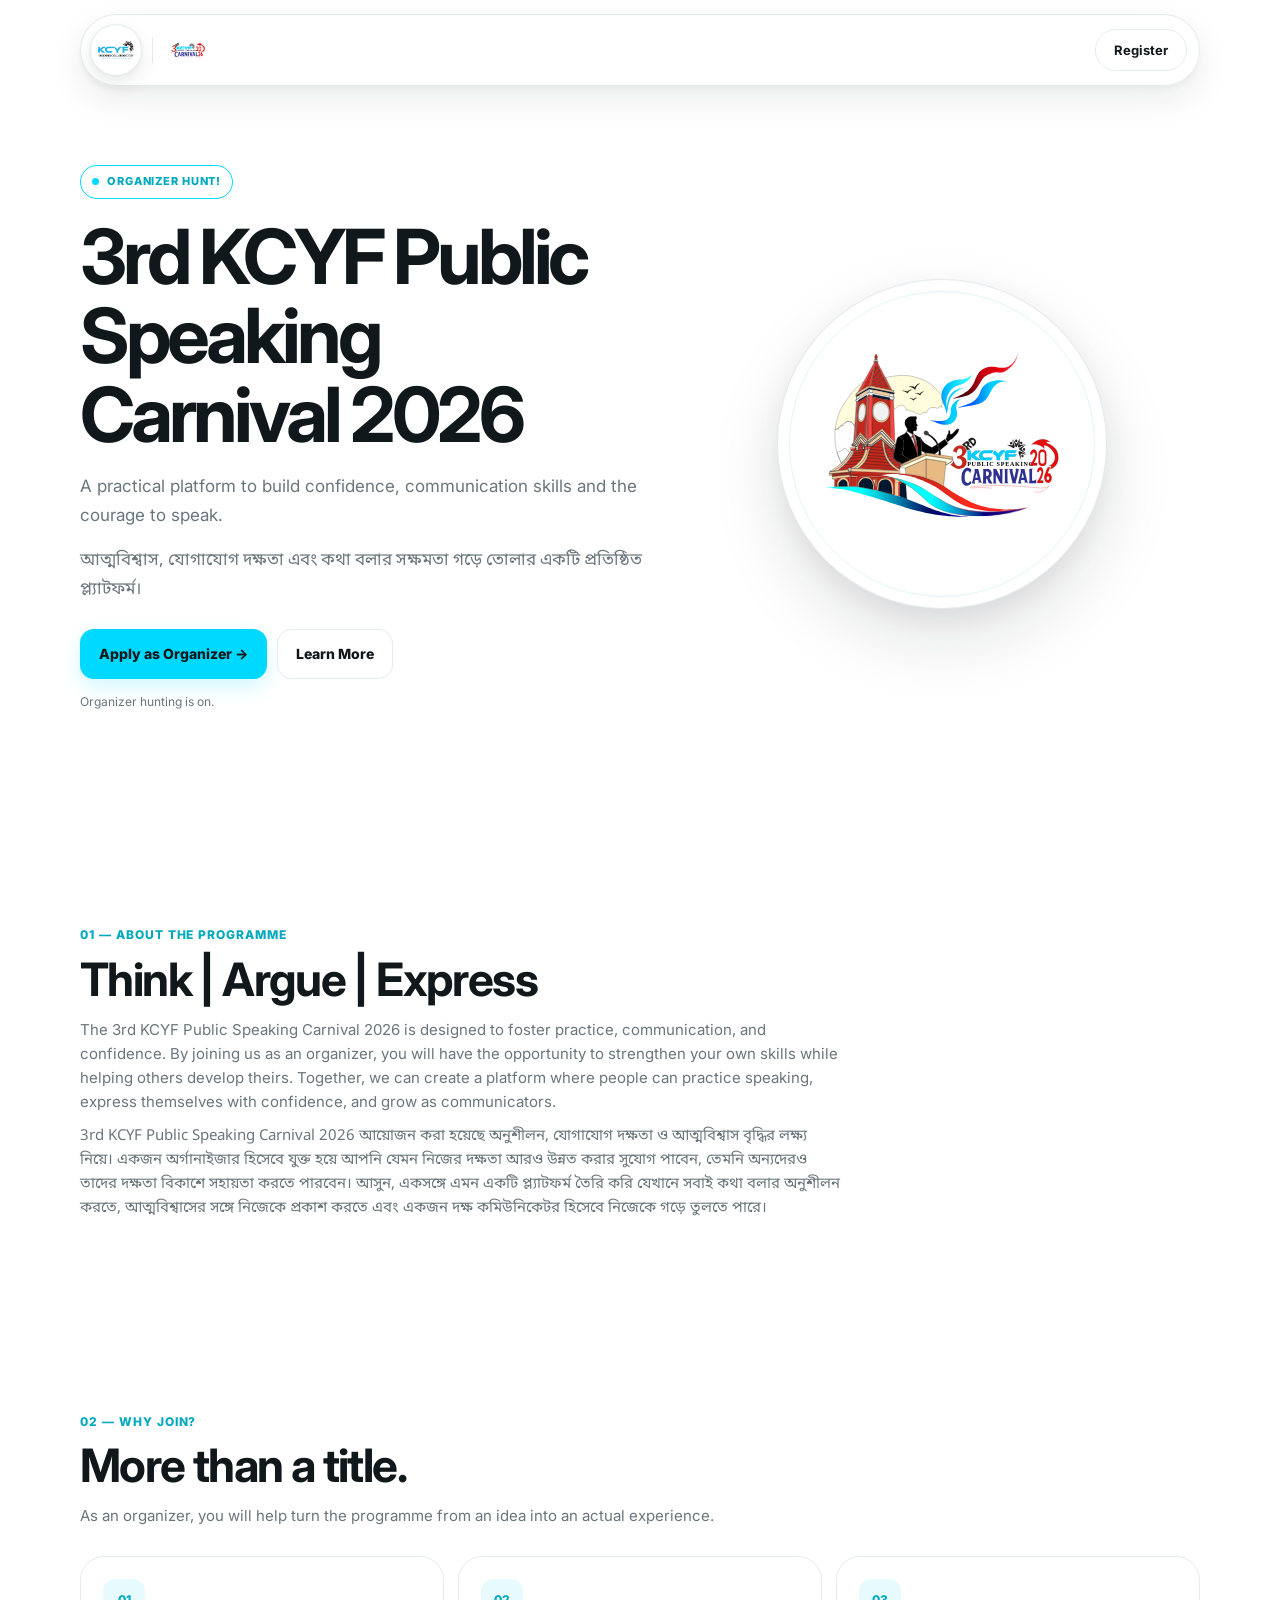
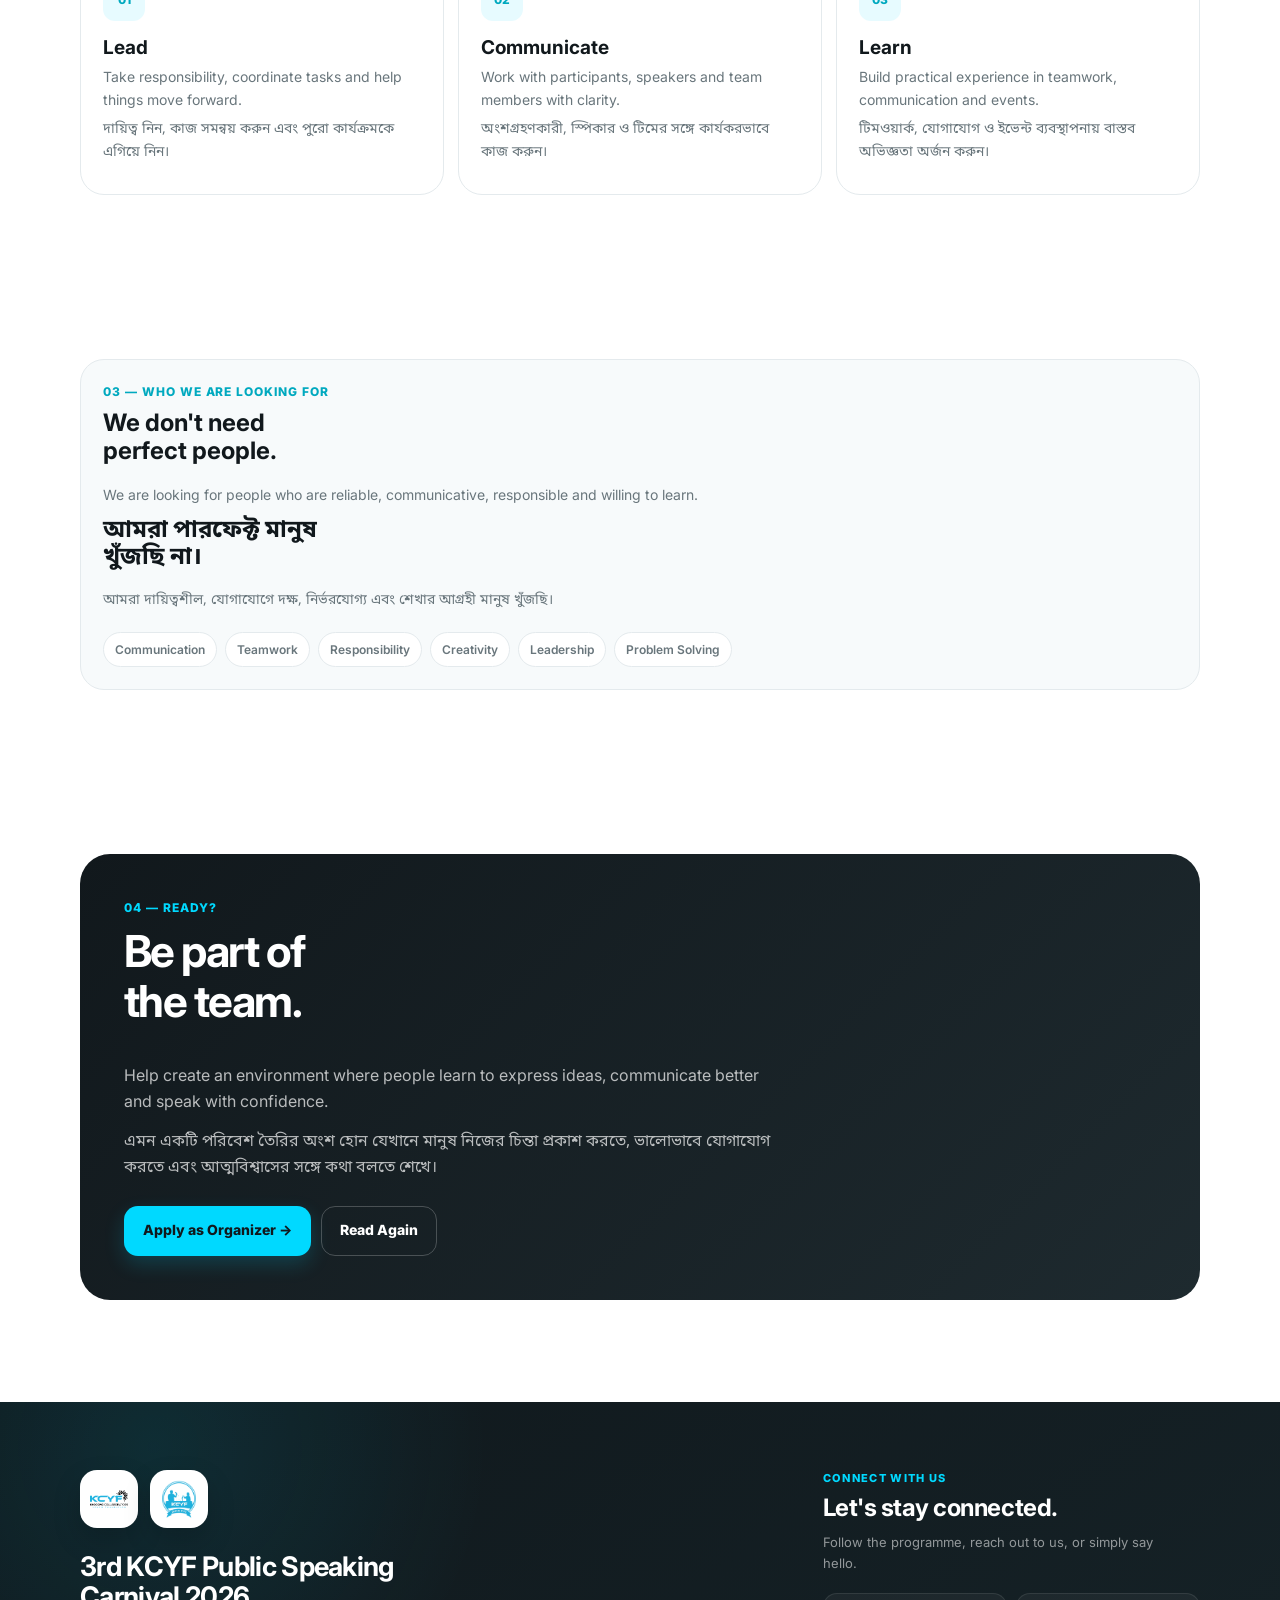
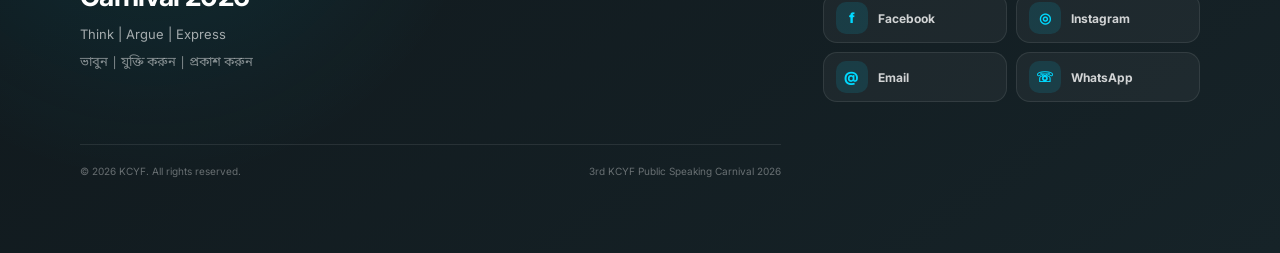
==== commit 61b51c65: "revise 1.0" ====
--- a/index.html
+++ b/index.html
@@ -11,11 +11,11 @@
 
     <meta
         name="description"
-        content="Organizer recruitment for the Public Speaking Programme."
+        content="Organizer hunt for the 3rd KCYF Public Speaking Carnival."
     >
 
     <title>
-        Public Speaking Programme | Organizer Recruitment
+        3rd KCYF PSC | Organizer Hunt
     </title>
 
     <!-- Favicon -->
@@ -140,7 +140,7 @@
 
                                 আত্মবিশ্বাস, যোগাযোগ দক্ষতা এবং
                                 কথা বলার সক্ষমতা গড়ে তোলার একটি
-                                প্র্যাকটিক্যাল প্ল্যাটফর্ম।
+                                প্রতিষ্ঠিত প্ল্যাটফর্ম।
 
                             </p>
 
@@ -172,7 +172,7 @@
 
                             <p class="hero-note">
 
-                                Organizer applications are now open.
+                                Organizer hunting is on.
 
                             </p>
 
@@ -232,27 +232,32 @@
 
                     <h2>
 
-                        Speak better.
-                        <br>
-                        Think clearer.
+                        Think | Argue | Express
 
                     </h2>
 
 
                     <p>
 
-                        The Public Speaking Programme is
-                        designed around practice, communication
-                        and confidence — not just theory.
+                        The 3rd KCYF Public Speaking Carnival 2026 
+                        is designed to foster practice, communication, and confidence.
+                        By joining us as an organizer, you will have the opportunity to
+                        strengthen your own skills while helping others develop theirs.
+                        Together, we can create a platform where people can practice speaking,
+                        express themselves with confidence, and grow as communicators.
+
 
                     </p>
 
 
                     <p class="bn">
 
-                        এই প্রোগ্রামটি শুধু থিওরি নয়;
-                        প্র্যাকটিস, যোগাযোগ ও আত্মবিশ্বাসকে
-                        কেন্দ্র করে তৈরি।
+                        3rd KCYF Public Speaking Carnival 2026 আয়োজন করা হয়েছে অনুশীলন, যোগাযোগ দক্ষতা ও
+                        আত্মবিশ্বাস বৃদ্ধির লক্ষ্য নিয়ে। একজন অর্গানাইজার হিসেবে যুক্ত হয়ে আপনি যেমন নিজের দক্ষতা 
+                        আরও উন্নত করার সুযোগ পাবেন, তেমনি অন্যদেরও তাদের দক্ষতা বিকাশে সহায়তা করতে পারবেন।
+                        আসুন, একসঙ্গে এমন একটি প্ল্যাটফর্ম তৈরি করি যেখানে সবাই কথা বলার অনুশীলন করতে, আত্মবিশ্বাসের
+                        সঙ্গে নিজেকে প্রকাশ করতে এবং একজন দক্ষ কমিউনিকেটর হিসেবে নিজেকে গড়ে তুলতে পারে।
+
 
                     </p>
 
@@ -471,10 +476,15 @@
 
                     </p>
 
+                    <h2>
+
+                        আমরা পারফেক্ট মানুষ
+                        <br>
+                        খুঁজছি না।
+
+                    </h2>
 
                     <p class="bn">
-
-                        আমরা পারফেক্ট মানুষ খুঁজছি না।
                         আমরা দায়িত্বশীল, যোগাযোগে দক্ষ,
                         নির্ভরযোগ্য এবং শেখার আগ্রহী মানুষ খুঁজছি।
 
@@ -655,25 +665,22 @@
 
                 <h3>
 
-                    Public Speaking
-                    <br>
-                    Programme
+                    3rd KCYF Public Speaking<br>
+                    Carnival 2026
 
                 </h3>
 
 
                 <p>
 
-                    A platform for ideas,
-                    confidence and meaningful communication.
+                    Think | Argue | Express
 
                 </p>
 
 
                 <p class="bn">
 
-                    ভাবনা, আত্মবিশ্বাস ও
-                    কার্যকর যোগাযোগের একটি প্ল্যাটফর্ম।
+                    ভাবুন | যুক্তি করুন | প্রকাশ করুন
 
                 </p>
 
@@ -705,7 +712,7 @@
         <!-- FACEBOOK -->
 
         <a
-            href="https://facebook.com/YOUR-PAGE"
+            href="https://www.facebook.com/kcyf.org"
             target="_blank"
             rel="noopener noreferrer"
             class="social-button"
@@ -727,7 +734,7 @@
         <!-- INSTAGRAM -->
 
         <a
-            href="https://instagram.com/YOUR-PAGE"
+            href="https://www.instagram.com/kcyf_insta"
             target="_blank"
             rel="noopener noreferrer"
             class="social-button"
@@ -749,7 +756,7 @@
         <!-- EMAIL -->
 
         <a
-    href="https://mail.google.com/mail/?view=cm&fs=1&to=imramsamin24@gmail.com&su=Public%20Speaking%20Programme%20Enquiry"
+    href="https://mail.google.com/mail/?view=cm&fs=1&to=knockingcollaborators@gmail.com&su=Public%20Speaking%20Programme%20Enquiry"
     target="_blank"
     rel="noopener noreferrer"
     class="social-button"
@@ -807,7 +814,8 @@
 
             <span>
 
-                Public Speaking Programme
+                3rd KCYF Public Speaking
+                Carnival 2026
 
             </span>
 
--- a/style.css
+++ b/style.css
@@ -400,6 +400,15 @@
     transform: translateY(-1px);
 }
 
+.btn-gmail {
+    background: rgb(224, 3, 3);
+    color: var(--white);
+}
+.btn-gmail:hover {
+    background: rgb(0, 0, 0);
+    color: var(--off-white);
+}
+
 
 /* =========================================================
    07 — HERO
@@ -1385,6 +1394,22 @@
     font-size: 14px;
 }
 
+.spam-note {
+
+    font-size: 12.5px !important;
+
+    color: var(--muted);
+
+    opacity: 0.8;
+
+    margin-top: -2px !important;
+}
+
+.gmail-cta {
+
+    margin-top: 18px;
+}
+
 .thank-actions {
 
     display: flex;
@@ -2000,5 +2025,192 @@
 
 
 /* =========================================================
+   PHONE — COUNTRY CODE + NUMBER
+   ========================================================= */
+
+.phone-field {
+
+    display: flex;
+
+    border: 1px solid var(--border-dark);
+    border-radius: 13px;
+
+    background: var(--white);
+
+    overflow: hidden;
+
+    transition:
+        border-color var(--transition),
+        box-shadow var(--transition);
+
+}
+
+.phone-field:focus-within {
+
+    border-color: var(--primary);
+
+    box-shadow:
+        0 0 0 4px
+        rgba(0, 217, 255, 0.10);
+
+}
+
+.phone-field .phone-code {
+
+    width: auto;
+    flex: 0 0 auto;
+
+    border: none;
+    border-right: 1px solid var(--border-dark);
+
+    border-radius: 0;
+
+    background: var(--off-white);
+
+    font-weight: 700;
+
+    padding: 13px 10px;
+
+    cursor: pointer;
+
+}
+
+.phone-field .phone-code:focus {
+
+    box-shadow: none;
+    outline: none;
+
+}
+
+.phone-field .phone-number {
+
+    flex: 1 1 auto;
+
+    border: none;
+    border-radius: 0;
+
+}
+
+.phone-field .phone-number:focus {
+
+    box-shadow: none;
+    outline: none;
+
+}
+
+.field.invalid .phone-field {
+
+    border-color: var(--danger);
+
+}
+
+
+/* =========================================================
+   SUBMIT LOADING OVERLAY
+   ========================================================= */
+
+.loading-overlay {
+
+    position: fixed;
+    inset: 0;
+    z-index: 9999;
+
+    display: none;
+    align-items: center;
+    justify-content: center;
+
+    background: rgba(17, 24, 28, 0.55);
+    backdrop-filter: blur(6px);
+    -webkit-backdrop-filter: blur(6px);
+
+    opacity: 0;
+    transition: opacity 0.25s ease;
+
+}
+
+.loading-overlay.visible {
+
+    display: flex;
+    opacity: 1;
+
+}
+
+.loading-card {
+
+    background: var(--white);
+    border-radius: var(--radius-lg);
+    box-shadow: var(--shadow-lg);
+
+    padding: 40px 48px;
+
+    display: flex;
+    flex-direction: column;
+    align-items: center;
+    gap: 18px;
+
+    text-align: center;
+
+    max-width: 320px;
+
+    animation: loadingPop 0.3s ease;
+
+}
+
+@keyframes loadingPop {
+
+    from {
+        opacity: 0;
+        transform: scale(0.92) translateY(8px);
+    }
+
+    to {
+        opacity: 1;
+        transform: scale(1) translateY(0);
+    }
+
+}
+
+.loading-spinner {
+
+    width: 46px;
+    height: 46px;
+
+    border-radius: 50%;
+
+    border: 4px solid var(--primary-light);
+    border-top-color: var(--primary);
+
+    animation: loadingSpin 0.8s linear infinite;
+
+}
+
+@keyframes loadingSpin {
+
+    to {
+        transform: rotate(360deg);
+    }
+
+}
+
+.loading-text {
+
+    font-size: 17px;
+    font-weight: 700;
+    color: var(--black);
+
+    letter-spacing: 0.2px;
+
+}
+
+.loading-subtext {
+
+    font-size: 13.5px;
+    font-weight: 500;
+    color: var(--muted);
+
+}
+
+
+/* =========================================================
    END
    ========================================================= */
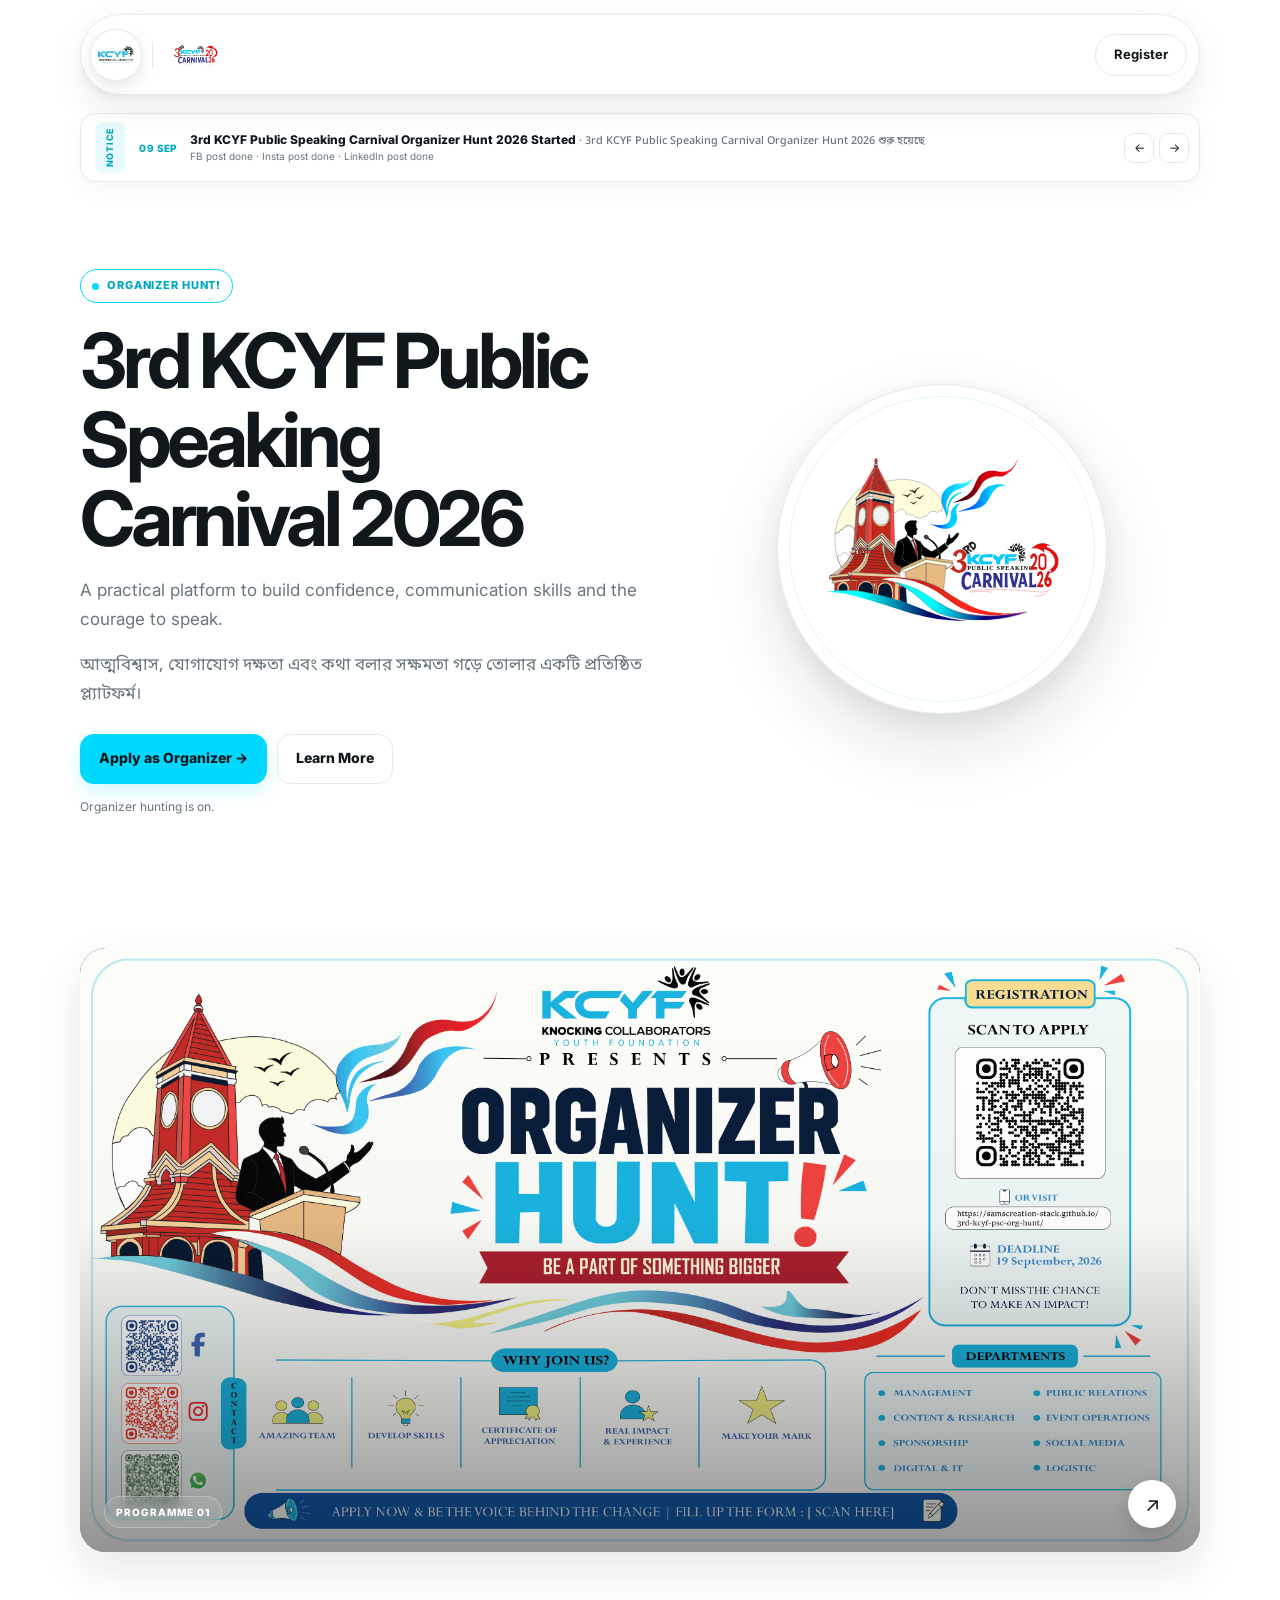
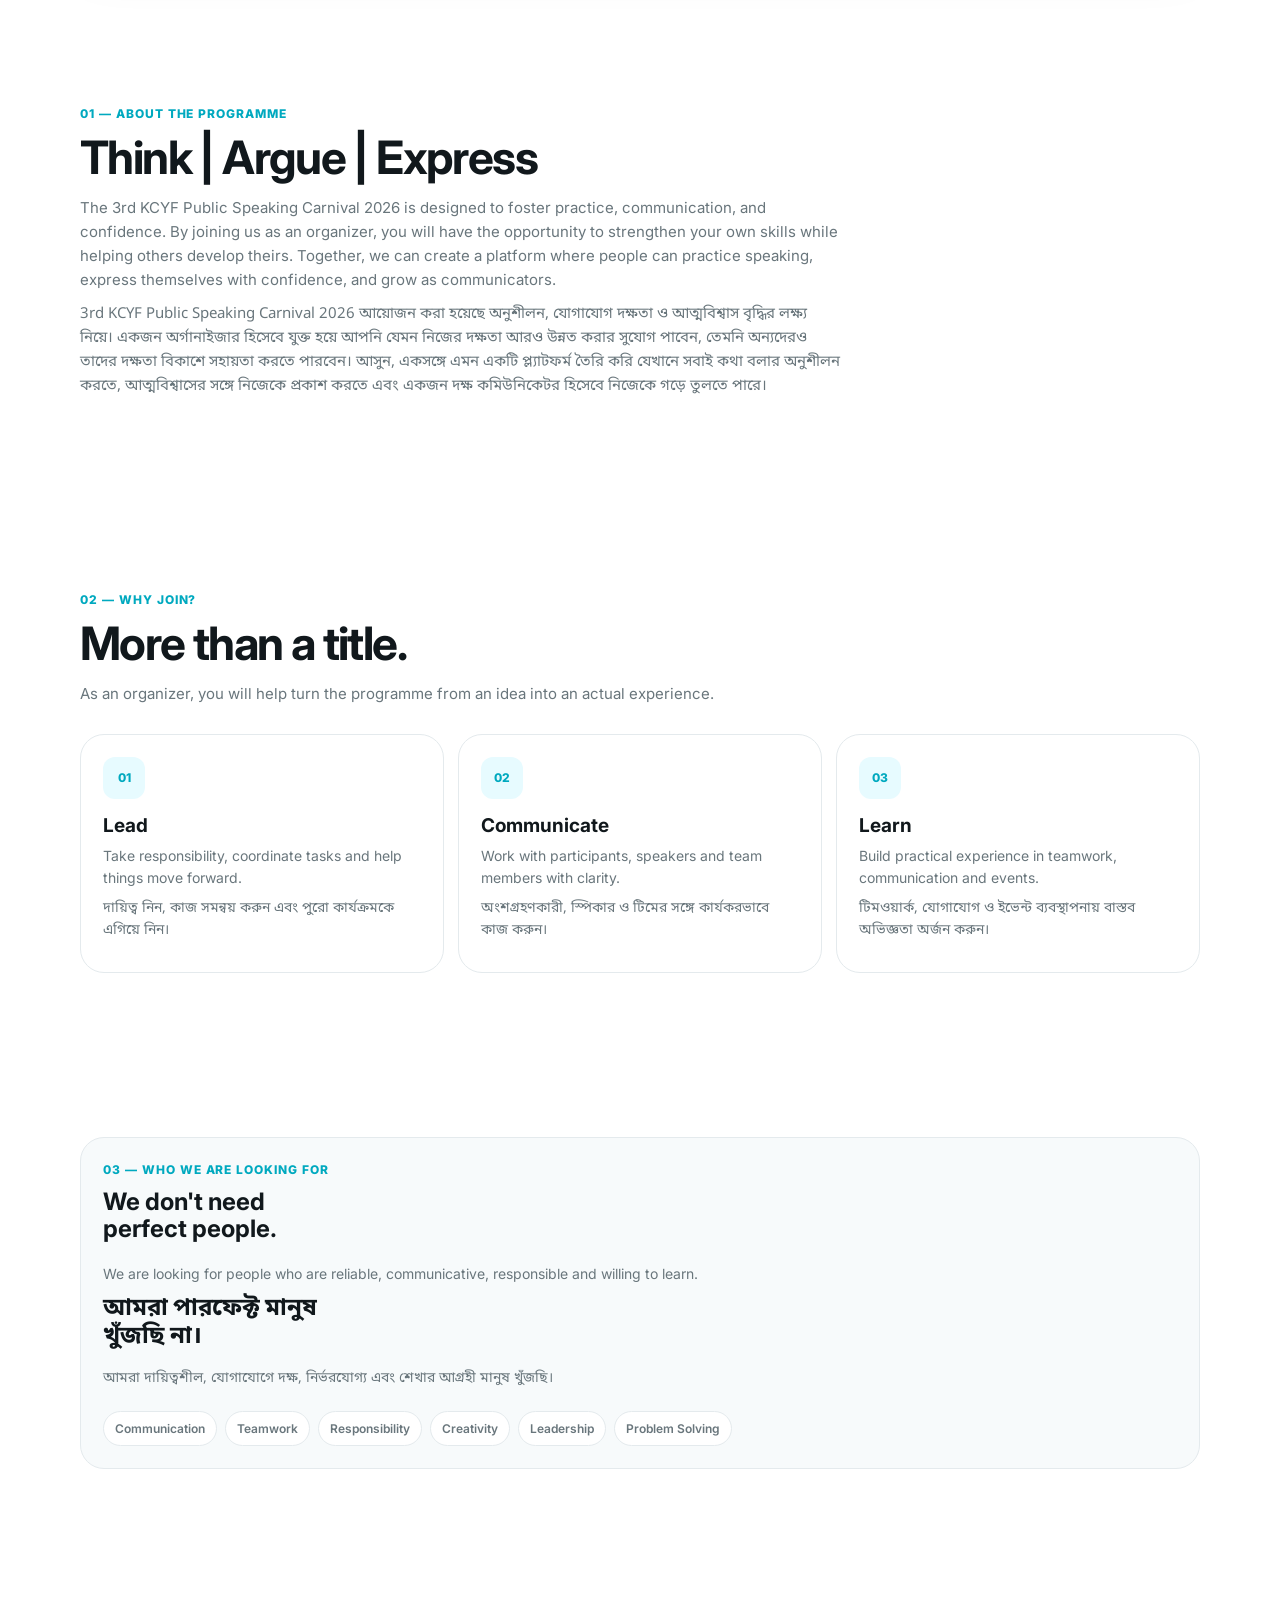
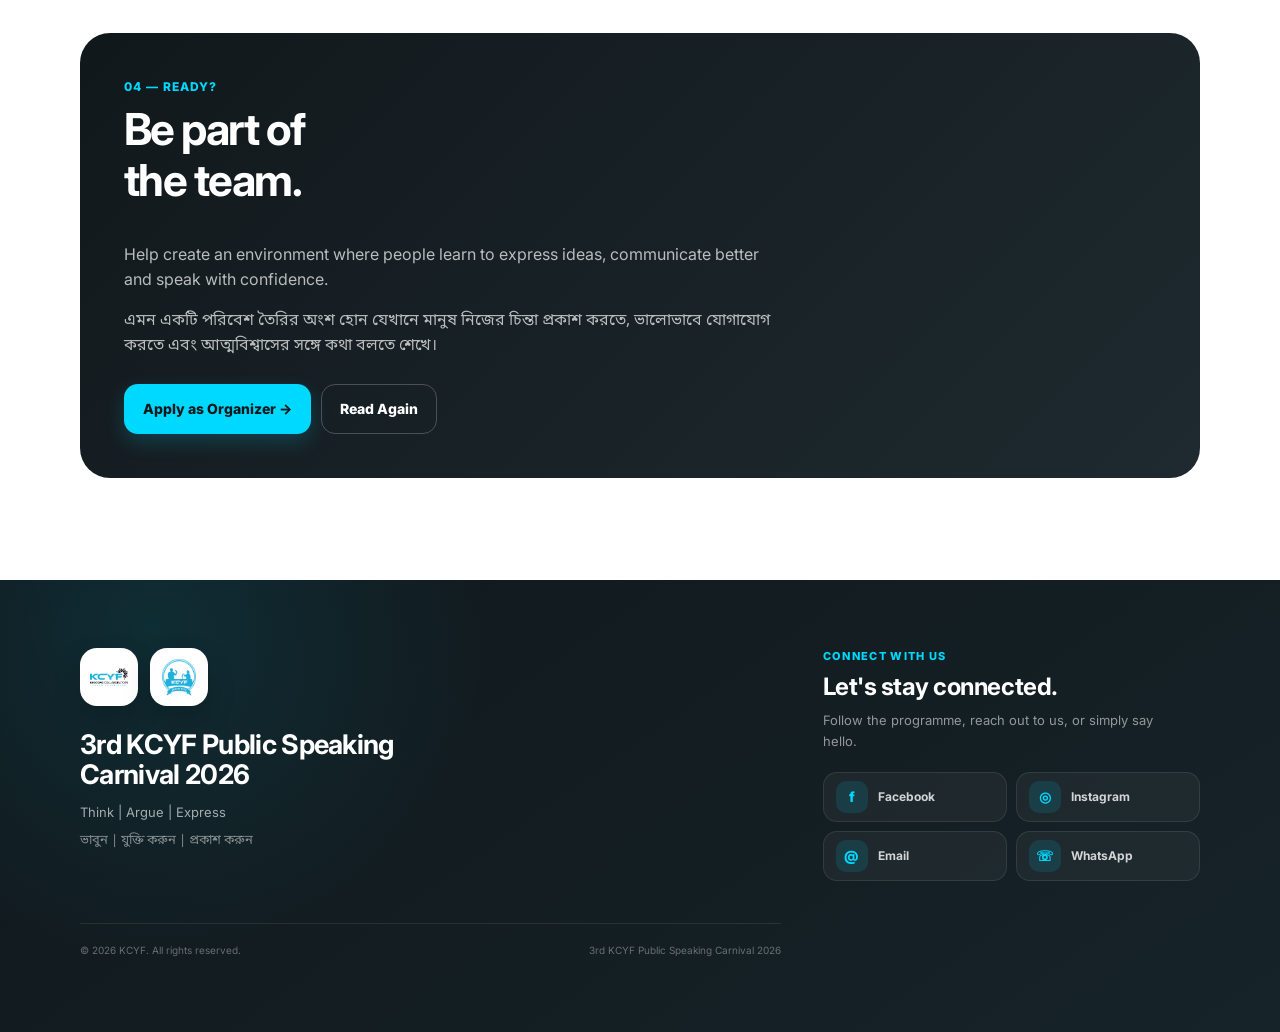
==== commit ad4d3c98: "eddition 2.0" ====
--- a/index.html
+++ b/index.html
@@ -89,6 +89,53 @@
 
     <main>
 
+<!-- =====================================================
+     NOTICE BAR
+     Hidden until there is an actual notice.
+     ===================================================== -->
+
+<section class="notice-bar" id="noticeBar" hidden>
+
+    <div class="container">
+
+        <div class="notice-box">
+
+            <div class="notice-label">
+                NOTICE
+            </div>
+
+            <div class="notice-window" id="noticeWindow">
+                <!-- Notices will be added here later -->
+            </div>
+
+            <div class="notice-controls">
+
+                <button
+                    type="button"
+                    class="notice-control"
+                    id="noticePrev"
+                    aria-label="Previous notice"
+                >
+                    ←
+                </button>
+
+                <button
+                    type="button"
+                    class="notice-control"
+                    id="noticeNext"
+                    aria-label="Next notice"
+                >
+                    →
+                </button>
+
+            </div>
+
+        </div>
+
+    </div>
+
+</section>
+        
 
         <!-- =================================================
              HERO
@@ -206,6 +253,43 @@
 
         </section>
 
+        <!-- =====================================================
+     PROGRAMME BANNER 01
+     ===================================================== -->
+
+<section class="programme-banner">
+
+    <div class="container">
+
+        <a
+            href="#"
+            class="programme-banner-link"
+            aria-label="Open programme banner"
+        >
+
+            <img
+                src="asset/banner-01.png"
+                alt="Public Speaking Programme"
+                class="programme-banner-image"
+            >
+
+            <div class="programme-banner-overlay">
+
+                <span class="programme-banner-tag">
+                    PROGRAMME 01
+                </span>
+
+                <span class="programme-banner-arrow">
+                    ↗
+                </span>
+
+            </div>
+
+        </a>
+
+    </div>
+
+</section>
 
 
         <!-- =================================================
@@ -824,9 +908,12 @@
 
     </div>
 
-</footer>
-
+    </footer>
+
+
+    <!-- JavaScript -->
+    <script src="script.js"></script>
 
 </body>
 
-</html>+</html>
--- a/style.css
+++ b/style.css
@@ -144,10 +144,8 @@
    ========================================================= */
 
 .container {
-    width: min(
-        var(--max-width),
-        calc(100% - 32px)
-    );
+    width: min(var(--max-width),
+            calc(100% - 32px));
 
     margin-inline: auto;
 }
@@ -191,7 +189,7 @@
 /* Navigation card */
 
 .nav {
-    min-height: 68px;
+    min-height: 78px;
 
     display: flex;
     align-items: center;
@@ -232,7 +230,7 @@
 
 /* KCYF logo */
 
-.brand > img:first-child {
+.brand>img:first-child {
     width: 52px;
     height: 52px;
 
@@ -281,14 +279,12 @@
 /* Event text logo */
 
 .brand .event-logo {
+    height: 65px;
     width: auto;
-    height: 50px;
-    max-width: 400px;
-    object-fit: contain;
+    max-width: 320px;
 
     flex-shrink: 0;
 }
-
 
 /* Navigation button */
 
@@ -404,6 +400,7 @@
     background: rgb(224, 3, 3);
     color: var(--white);
 }
+
 .btn-gmail:hover {
     background: rgb(0, 0, 0);
     color: var(--off-white);
@@ -507,11 +504,9 @@
     color: var(--black);
 
     font-size:
-        clamp(
-            42px,
+        clamp(42px,
             11vw,
-            76px
-        );
+            76px);
 
     line-height: 1.04;
 
@@ -691,11 +686,9 @@
     color: var(--black);
 
     font-size:
-        clamp(
-            30px,
+        clamp(30px,
             7vw,
-            46px
-        );
+            46px);
 
     letter-spacing: -0.035em;
 }
@@ -812,11 +805,9 @@
     border-radius: var(--radius-xl);
 
     background:
-        linear-gradient(
-            135deg,
+        linear-gradient(135deg,
             #11181c,
-            #1e2a2f
-        );
+            #1e2a2f);
 
     color: var(--white);
 }
@@ -829,11 +820,9 @@
     color: var(--white);
 
     font-size:
-        clamp(
-            30px,
+        clamp(30px,
             7vw,
-            44px
-        );
+            44px);
 
     letter-spacing: -0.035em;
 }
@@ -894,11 +883,9 @@
     color: var(--black);
 
     font-size:
-        clamp(
-            36px,
+        clamp(36px,
             9vw,
-            58px
-        );
+            58px);
 
     letter-spacing: -0.045em;
 }
@@ -997,8 +984,7 @@
     border-color: var(--primary);
 
     box-shadow:
-        0 0 0 4px
-        rgba(0, 217, 255, 0.10);
+        0 0 0 4px rgba(0, 217, 255, 0.10);
 }
 
 textarea {
@@ -1093,8 +1079,7 @@
     background: var(--primary-light);
 
     box-shadow:
-        0 0 0 3px
-        rgba(0, 217, 255, 0.08);
+        0 0 0 3px rgba(0, 217, 255, 0.08);
 }
 
 .experience-option:has(input:disabled) {
@@ -1218,7 +1203,7 @@
     background: var(--off-white);
 }
 
-.privacy-consent > input[type="checkbox"] {
+.privacy-consent>input[type="checkbox"] {
 
     margin-top: 4px;
 }
@@ -1373,11 +1358,9 @@
     color: var(--black);
 
     font-size:
-        clamp(
-            38px,
+        clamp(38px,
             9vw,
-            58px
-        );
+            58px);
 
     letter-spacing: -0.045em;
 }
@@ -1462,17 +1445,13 @@
 
     background:
 
-        radial-gradient(
-            circle at 12% 10%,
+        radial-gradient(circle at 12% 10%,
             rgba(0, 217, 255, 0.10),
-            transparent 28%
-        ),
-
-        linear-gradient(
-            145deg,
+            transparent 28%),
+
+        linear-gradient(145deg,
             #10181c 0%,
-            #162328 100%
-        );
+            #162328 100%);
 
     color:
         rgba(255, 255, 255, 0.72);
@@ -1525,12 +1504,10 @@
     background: #ffffff;
 
     border:
-        1px solid
-        rgba(255, 255, 255, 0.12);
+        1px solid rgba(255, 255, 255, 0.12);
 
     box-shadow:
-        0 12px 28px
-        rgba(0, 0, 0, 0.18);
+        0 12px 28px rgba(0, 0, 0, 0.18);
 }
 
 .footer-logo-card img {
@@ -1650,8 +1627,7 @@
     padding: 8px 12px;
 
     border:
-        1px solid
-        rgba(255, 255, 255, 0.09);
+        1px solid rgba(255, 255, 255, 0.09);
 
     border-radius: 14px;
 
@@ -1725,8 +1701,7 @@
         18px 0 22px;
 
     border-top:
-        1px solid
-        rgba(255, 255, 255, 0.09);
+        1px solid rgba(255, 255, 255, 0.09);
 
     color:
         rgba(255, 255, 255, 0.36);
@@ -1744,10 +1719,8 @@
     .container {
 
         width:
-            min(
-                var(--max-width),
-                calc(100% - 48px)
-            );
+            min(var(--max-width),
+                calc(100% - 48px));
     }
 
 
@@ -1779,8 +1752,7 @@
     .hero-grid {
 
         grid-template-columns:
-            minmax(0, 1.05fr)
-            minmax(350px, 0.95fr);
+            minmax(0, 1.05fr) minmax(350px, 0.95fr);
     }
 
 
@@ -1829,8 +1801,7 @@
     .footer-main {
 
         grid-template-columns:
-            minmax(0, 1.3fr)
-            minmax(280px, 0.7fr);
+            minmax(0, 1.3fr) minmax(280px, 0.7fr);
 
         align-items: start;
 
@@ -1910,10 +1881,8 @@
     .container {
 
         width:
-            min(
-                var(--max-width),
-                calc(100% - 24px)
-            );
+            min(var(--max-width),
+                calc(100% - 24px));
     }
 
 
@@ -1939,7 +1908,7 @@
         gap: 8px;
     }
 
-    .brand > img:first-child {
+    .brand>img:first-child {
 
         width: 46px;
         height: 46px;
@@ -1954,22 +1923,22 @@
         height: 22px;
     }
 
-   .brand .event-logo {
-    height: 36px;
-    max-width: 180px;
-
-    flex-shrink: 0;
-}
-
-   .nav-link {
-    min-height: 38px;
-
-    padding: 0 11px;
-
-    font-size: 11px;
-
-    flex-shrink: 0;
-}
+    .brand .event-logo {
+        height: 42px;
+        max-width: 210px;
+
+        flex-shrink: 0;
+    }
+
+    .nav-link {
+        min-height: 38px;
+
+        padding: 0 11px;
+
+        font-size: 11px;
+
+        flex-shrink: 0;
+    }
 
 
     /* Hero */
@@ -2013,7 +1982,7 @@
 @media (max-width: 360px) {
 
     .brand .event-logo {
-        height: 32px;
+        height: 38px;
         max-width: 150px;
     }
 
@@ -2050,8 +2019,7 @@
     border-color: var(--primary);
 
     box-shadow:
-        0 0 0 4px
-        rgba(0, 217, 255, 0.10);
+        0 0 0 4px rgba(0, 217, 255, 0.10);
 
 }
 
@@ -2210,6 +2178,438 @@
 
 }
 
+/* =========================================================
+   PROGRAMME BANNER 01
+   ========================================================= */
+
+.programme-banner {
+
+    padding: 0 0 52px;
+
+}
+
+
+/* clickable banner */
+
+.programme-banner-link {
+
+    position: relative;
+
+    display: block;
+
+    overflow: hidden;
+
+    border-radius: 22px;
+
+    background: var(--black);
+
+    box-shadow:
+        0 18px 45px rgba(17, 24, 28, 0.10);
+
+}
+
+
+/* banner image */
+
+.programme-banner-image {
+
+    width: 100%;
+
+    height: auto;
+
+    display: block;
+
+    object-fit: cover;
+
+    transition:
+        transform 500ms cubic-bezier(0.22,
+            1,
+            0.36,
+            1);
+}
+
+
+/* dark gradient over the image */
+
+.programme-banner-overlay {
+
+    position: absolute;
+
+    inset: 0;
+
+    display: flex;
+
+    align-items: flex-end;
+
+    justify-content: space-between;
+
+    padding: 18px;
+
+    background:
+        linear-gradient(to top,
+            rgba(0, 0, 0, 0.42),
+            rgba(0, 0, 0, 0.02) 55%,
+            transparent);
+
+    pointer-events: none;
+}
+
+
+/* small programme label */
+
+.programme-banner-tag {
+
+    padding: 7px 11px;
+
+    border:
+        1px solid rgba(255, 255, 255, 0.24);
+
+    border-radius: 999px;
+
+    background:
+        rgba(255, 255, 255, 0.10);
+
+    backdrop-filter: blur(8px);
+    -webkit-backdrop-filter: blur(8px);
+
+    color: #ffffff;
+
+    font-size: 10px;
+
+    font-weight: 800;
+
+    letter-spacing: 0.10em;
+
+    text-transform: uppercase;
+}
+
+
+/* arrow */
+
+.programme-banner-arrow {
+
+    width: 42px;
+    height: 42px;
+
+    display: grid;
+
+    place-items: center;
+
+    border-radius: 50%;
+
+    background: #ffffff;
+
+    color: var(--black);
+
+    font-size: 18px;
+
+    box-shadow:
+        0 8px 20px rgba(0, 0, 0, 0.15);
+}
+
+
+/* hover */
+
+.programme-banner-link:hover .programme-banner-image {
+
+    transform: scale(1.025);
+
+}
+
+
+/* =========================================================
+   DESKTOP
+   ========================================================= */
+
+@media (min-width: 720px) {
+
+    .programme-banner {
+
+        padding:
+            0 0 70px;
+
+    }
+
+    .programme-banner-link {
+
+        border-radius: 26px;
+
+    }
+
+    .programme-banner-overlay {
+
+        padding: 24px;
+
+    }
+
+    .programme-banner-arrow {
+
+        width: 48px;
+        height: 48px;
+
+        font-size: 20px;
+
+    }
+
+}
+
+/* =========================================================
+   COMPACT NOTICE BAR
+   ========================================================= */
+
+.notice-bar {
+    padding: 8px 0 18px;
+}
+
+
+.notice-box {
+    min-height: 66px;
+
+    display: flex;
+    align-items: center;
+
+    gap: 14px;
+
+    padding: 8px 10px 8px 14px;
+
+    border:
+        1px solid var(--border);
+
+    border-radius: 16px;
+
+    background:
+        var(--white);
+
+    box-shadow:
+        0 7px 22px rgba(17, 24, 28, 0.045);
+}
+
+
+/* ---------- LABEL ---------- */
+
+.notice-label {
+    flex: 0 0 auto;
+
+    padding: 6px 8px;
+
+    border-radius: 8px;
+
+    background:
+        var(--primary-light);
+
+    color:
+        var(--primary-dark);
+
+    font-size: 9px;
+
+    font-weight: 800;
+
+    letter-spacing: 0.08em;
+
+    writing-mode: vertical-rl;
+
+    transform: rotate(180deg);
+}
+
+
+/* ---------- VIEWPORT ---------- */
+
+.notice-window {
+    position: relative;
+
+    flex: 1;
+
+    min-width: 0;
+
+    overflow: hidden;
+}
+
+
+/* ---------- NOTICE ---------- */
+
+.notice-item {
+    display: none;
+
+    align-items: center;
+
+    gap: 12px;
+
+    min-width: 0;
+}
+
+
+.notice-item.active {
+    display: flex;
+}
+
+
+.notice-item time {
+    flex: 0 0 auto;
+
+    color: var(--primary-dark);
+
+    font-size: 10px;
+
+    font-weight: 800;
+
+    letter-spacing: 0.04em;
+
+    white-space: nowrap;
+}
+
+
+.notice-content {
+    min-width: 0;
+}
+
+
+.notice-content h3 {
+    margin: 0;
+
+    overflow: hidden;
+
+    color: var(--black);
+
+    font-size: 12px;
+
+    font-weight: 800;
+
+    line-height: 1.35;
+
+    text-overflow: ellipsis;
+
+    white-space: nowrap;
+}
+
+
+.notice-content h3 .bn {
+    color: var(--muted);
+
+    font-size: 0.9em;
+
+    font-weight: 500;
+}
+
+
+.notice-content p {
+    margin: 1px 0 0;
+
+    overflow: hidden;
+
+    color: var(--muted);
+
+    font-size: 10px;
+
+    line-height: 1.35;
+
+    text-overflow: ellipsis;
+
+    white-space: nowrap;
+}
+
+
+/* ---------- CONTROLS ---------- */
+
+.notice-controls {
+    flex: 0 0 auto;
+
+    display: flex;
+
+    gap: 5px;
+}
+
+
+.notice-control {
+    width: 30px;
+    height: 30px;
+
+    display: grid;
+
+    place-items: center;
+
+    padding: 0;
+
+    border:
+        1px solid var(--border);
+
+    border-radius: 9px;
+
+    background: var(--white);
+
+    color: var(--black);
+
+    font-size: 12px;
+
+    transition:
+        background var(--transition),
+        color var(--transition),
+        border-color var(--transition);
+}
+
+
+.notice-control:hover {
+    background: var(--black);
+
+    color: var(--white);
+
+    border-color: var(--black);
+}
+
+
+/* =========================================================
+   MOBILE
+   ========================================================= */
+
+@media (max-width: 420px) {
+
+    .notice-bar {
+        padding:
+            4px 0 14px;
+    }
+
+    .notice-box {
+        min-height: 60px;
+
+        gap: 9px;
+
+        padding:
+            7px 7px 7px 10px;
+
+        border-radius: 14px;
+    }
+
+    .notice-label {
+        padding:
+            5px 6px;
+
+        font-size: 8px;
+    }
+
+    .notice-item {
+        gap: 8px;
+    }
+
+    .notice-content h3 {
+        font-size: 11px;
+    }
+
+    .notice-content p {
+        font-size: 9px;
+    }
+
+    .notice-control {
+        width: 26px;
+        height: 26px;
+
+        font-size: 11px;
+    }
+
+}
+
+.notice-bar[hidden] {
+    display: none;
+}
+
 
 /* =========================================================
    END
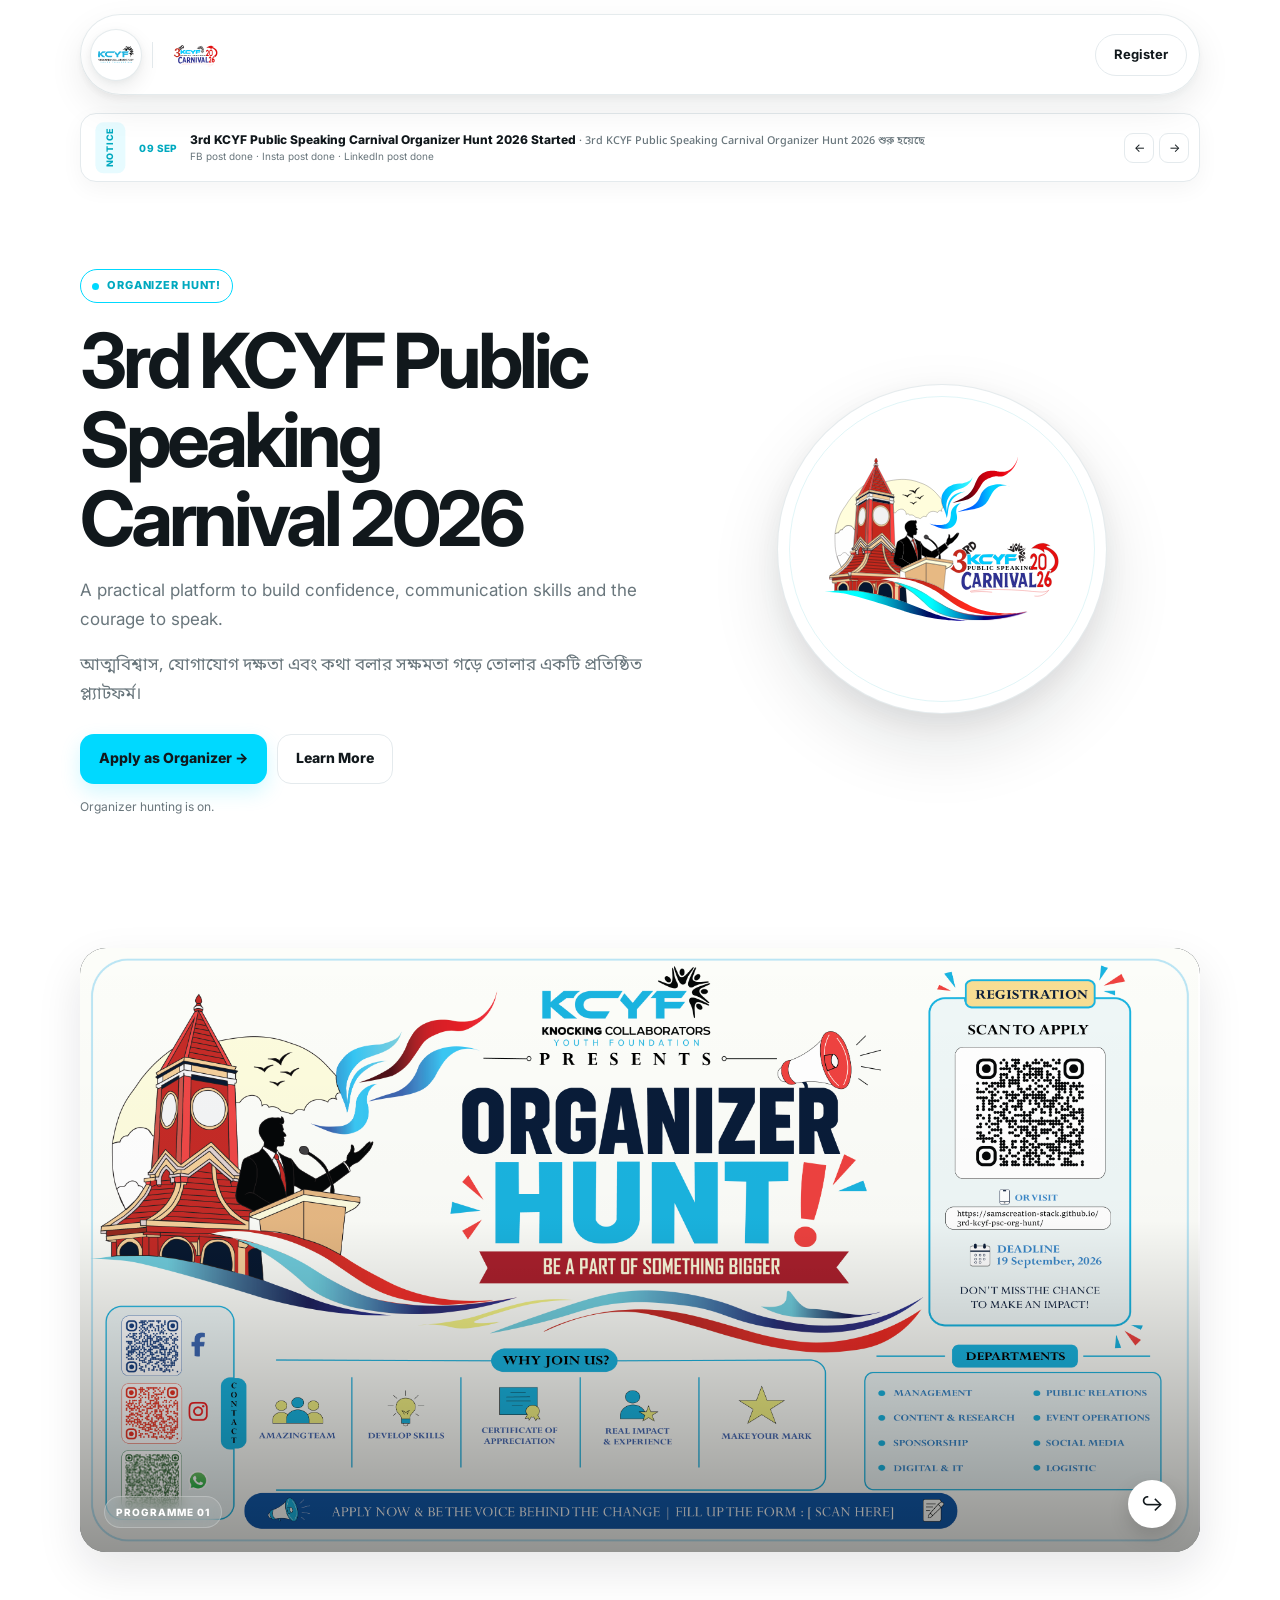
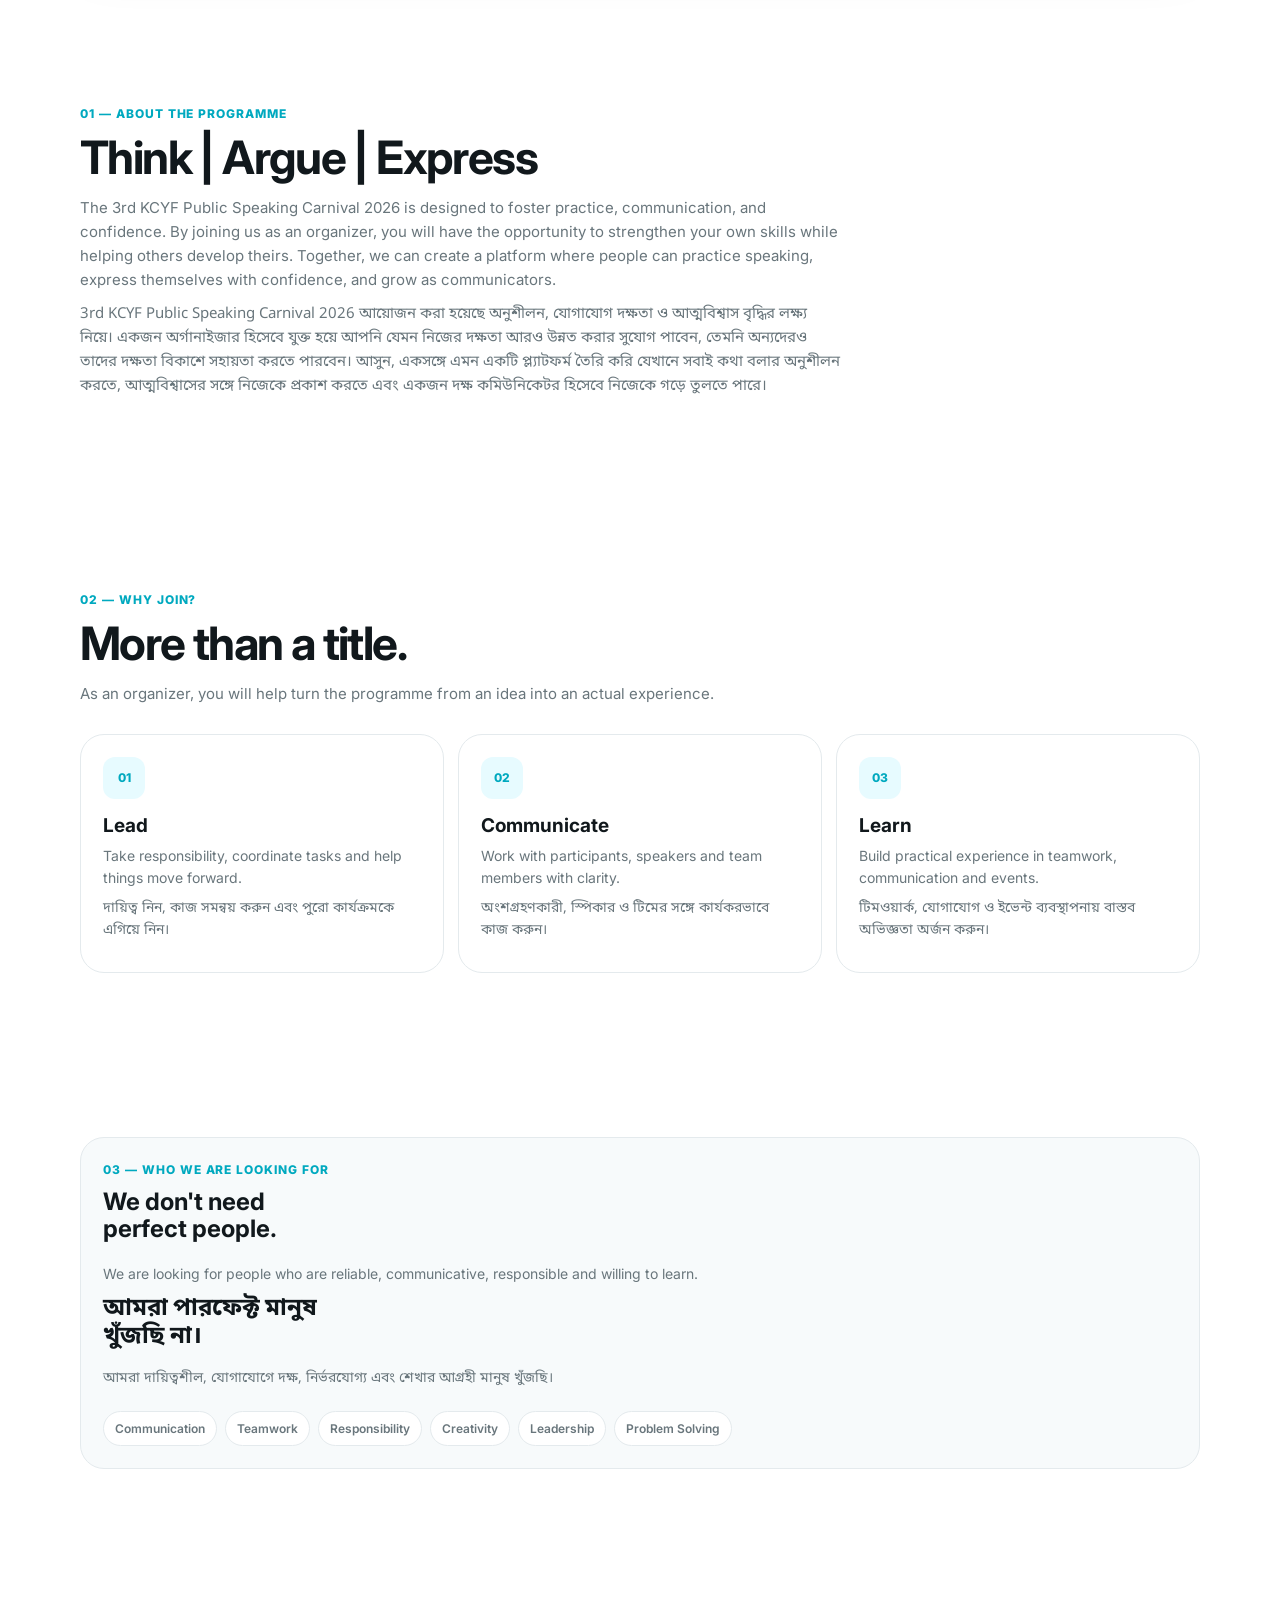
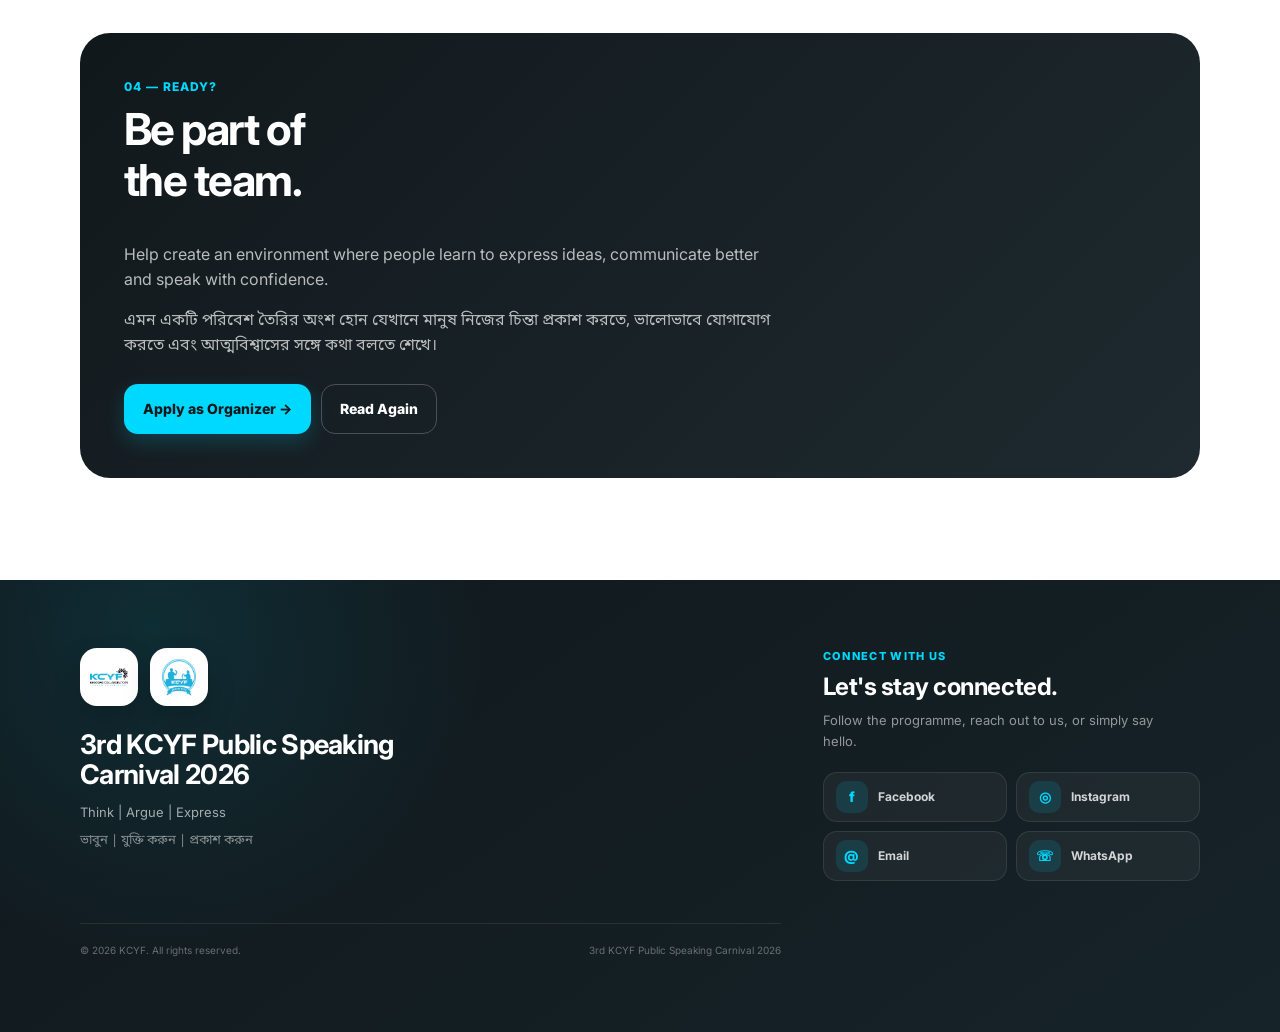
==== commit 736918a8: "aroow change in banner" ====
--- a/index.html
+++ b/index.html
@@ -280,7 +280,7 @@
                 </span>
 
                 <span class="programme-banner-arrow">
-                    ↗
+                    &#x21aa;
                 </span>
 
             </div>
--- a/style.css
+++ b/style.css
@@ -1298,22 +1298,24 @@
    ========================================================= */
 
 .thankyou {
-
     min-height:
         calc(100vh - 72px);
 
-    display: grid;
-
-    place-items: center;
+    display: flex;
+
+    align-items: center;
+
+    justify-content: center;
 
     padding: 32px 0;
 }
 
 .thank-card {
-
     width: 100%;
-
     max-width: 650px;
+
+    margin-left: auto;
+    margin-right: auto;
 
     padding: 32px 22px;
 
@@ -2611,6 +2613,138 @@
 }
 
 
+
+
+/* =========================================================
+   EMAIL NOTIFICATION MARQUEE (thank-you.html only)
+   ========================================================= */
+
+.sr-only {
+
+    position: absolute;
+
+    width: 1px;
+    height: 1px;
+
+    padding: 0;
+    margin: -1px;
+
+    overflow: hidden;
+
+    clip: rect(0, 0, 0, 0);
+
+    white-space: nowrap;
+
+    border: 0;
+}
+
+.notice-strip {
+
+    position: fixed;
+    top: 0;
+    left: 0;
+    right: 0;
+
+    z-index: 1100;
+
+    height: 32px;
+
+    display: flex;
+    align-items: center;
+
+    background: #fdf5f5;
+
+    border-bottom: 1px solid rgba(178, 58, 58, 0.12);
+
+    overflow: hidden;
+
+    white-space: nowrap;
+}
+
+.notice-strip__track {
+
+    display: flex;
+    align-items: center;
+
+    flex-shrink: 0;
+
+    white-space: nowrap;
+
+    animation: noticeStripScroll 26s linear infinite;
+
+    will-change: transform;
+}
+
+.notice-strip__item {
+
+    display: inline-flex;
+    align-items: center;
+    flex-shrink: 0;
+
+    padding-right: 4px;
+
+    white-space: nowrap;
+
+    font-size: 12.5px;
+    font-weight: 600;
+    letter-spacing: 0.1px;
+
+    color: #a3403d;
+}
+
+@keyframes noticeStripScroll {
+
+    from {
+        transform: translate3d(0, 0, 0);
+    }
+
+    to {
+        transform: translate3d(-50%, 0, 0);
+    }
+
+}
+
+body.has-notice-strip {
+
+    padding-top: 32px;
+}
+
+body.has-notice-strip .site-header {
+
+    top: 32px;
+}
+
+
+@media (max-width: 640px) {
+
+    .notice-strip {
+        height: 29px;
+    }
+
+    .notice-strip__item {
+        font-size: 11px;
+    }
+
+    body.has-notice-strip {
+        padding-top: 29px;
+    }
+
+    body.has-notice-strip .site-header {
+        top: 29px;
+    }
+
+}
+
+
+@media (prefers-reduced-motion: reduce) {
+
+    .notice-strip__track {
+        animation-duration: 60s;
+    }
+
+}
+
+
 /* =========================================================
    END
    ========================================================= */
